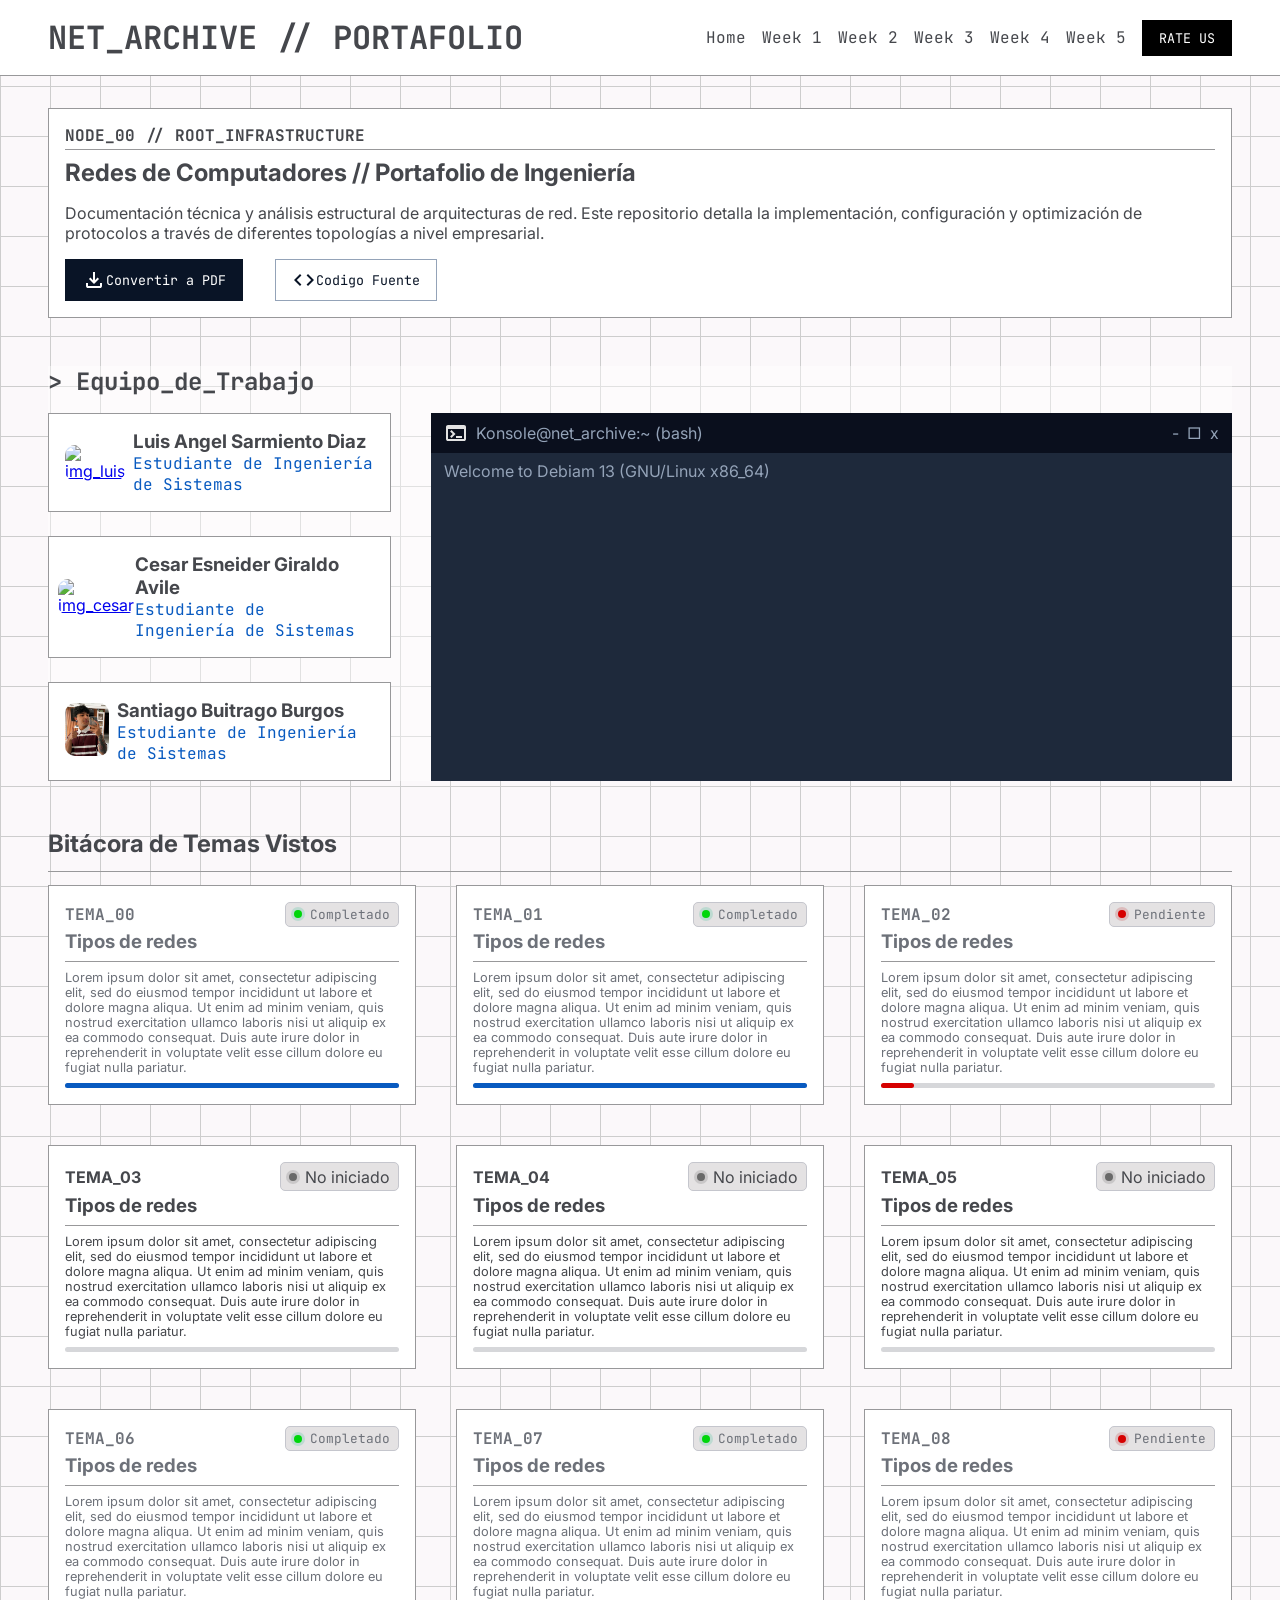
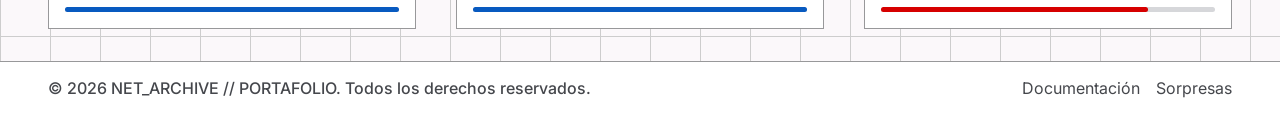
==== index.html @ 481e7fdb "add modal" ====
<!DOCTYPE html>
<html lang="en">
<head>
    <!-- ====================================
         METADATOS Y CONFIGURACIÓN
         ==================================== -->
    <!-- Define la codificación de caracteres y configuración de viewport -->
    <meta charset="UTF-8">
    <meta name="viewport" content="width=device-width, initial-scale=1.0">
    <meta author="Luis Angel Sarmiento Diaz">
    
    <!-- ====================================
         FAVICON E IMPORTACIÓN DE ESTILOS
         ==================================== -->
    <!-- Icono de la pestaña del navegador -->
    <link rel="icon" href="./src/media/img/icon/network.svg" type="image/x-icon">
    
    <!-- Hojas de estilos CSS personalizadas -->
    <link rel="stylesheet" href="./src/styles/General.css">
    <link rel="stylesheet" href="./src/styles/Index.css">
    
    <!-- ====================================
         FUENTES EXTERNAS (Google Fonts)
         ==================================== -->
    <!-- Preconexiones para optimización de carga -->
    <link rel="preconnect" href="https://fonts.googleapis.com">
    <link rel="preconnect" href="https://fonts.gstatic.com" crossorigin>
    
    <!-- Fuentes: JetBrains Mono (monoespaciada) e Inter (sans-serif) -->
    <link href="https://fonts.googleapis.com/css2?family=JetBrains+Mono:ital,wght@0,100..800;1,100..800&display=swap" rel="stylesheet">
    <link href="https://fonts.googleapis.com/css2?family=Inter:ital,opsz,wght@0,14..32,100..900;1,14..32,100..900&family=JetBrains+Mono:ital,wght@0,100..800;1,100..800&display=swap" rel="stylesheet">
    <link href="https://fonts.googleapis.com/css2?family=Geist+Pixel&display=swap" rel="stylesheet">
    
    <!-- Título de la página -->
    <title>NET_ARCHIVE // PORTAFOLIO</title>
</head>
<body>
    <!-- ====================================
         ENCABEZADO / HEADER
         ==================================== -->
    <!-- Navegación principal y título del sitio -->
    <header id="header">
        <h1 id="header-title">NET_ARCHIVE // PORTAFOLIO</h1>
        
        <!-- Barra de navegación con enlaces a las páginas principales -->
        <nav id="title-nav">
            <ul>
                <!-- Enlaces de navegación a cada semana del proyecto -->
                <li><a href="./Index.html">Home</a></li>
                <li><a href="./src/pages/Week1.html">Week 1</a></li>
                <li><a href="./src/pages/Week2.html">Week 2</a></li>
                <li><a href="./src/pages/Week3.html">Week 3</a></li>
                <li><a href="./src/pages/Week4.html">Week 4</a></li>
                <li><a href="./src/pages/Week5.html">Week 5</a></li>
            </ul>
            <!-- Botón de evaluación/calificación -->
            <button id="rate-button">RATE US</button>
        </nav>
    </header>

    <!-- ====================================
         CONTENIDO PRINCIPAL DEL SITIO
         ==================================== -->
    <section id="body-content">
        <!-- Sección de introducción al proyecto -->
        <!-- Contiene título, descripción y botones de acción principal -->
        <div class="home-content-introduction-card">
            <!-- Encabezado de la tarjeta con título del proyecto -->
            <div class="introduction-card-title-container">
                <div>
                    <h4 class="introduction-card-title">NODE_00 // ROOT_INFRASTRUCTURE</h4>
                    <span></span>
                </div>
                
                <hr class="card-dev-line">
            </div>
            
            <!-- Información descriptiva del proyecto y botones de acción -->
            <div class="introduction-card-container-info">
                <!-- Título del proyecto -->
                <h2 class="introduction-card-subtitle">Redes de Computadores // Portafolio de Ingeniería</h2>
                
                <!-- Descripción detallada del contenido del portafolio -->
                <p class="introduction-card-description">
                    Documentación técnica y análisis estructural de arquitecturas de red. Este repositorio detalla la implementación, configuración y optimización de protocolos a través de diferentes topologías a nivel empresarial.
                </p>
                
                <!-- Botones de acción (descargar PDF y ver código fuente) -->
                <div class="introduction-card-buttons-container">
                    <!-- Botón para descargar versión PDF -->
                    <button class="button-pdf">
                        <img src="./src/media/img/icon/download.svg" alt="vector_descarga" class="svg-download">
                        Convertir a PDF
                    </button>
                    
                    <!-- Botón para ver el código fuente -->
                    <button class="button-source">
                        <img src="./src/media/img/icon/code.svg" alt="vector_codigo" class="svg-code">
                        Codigo Fuente
                    </button>
                </div>
            </div>
        </div>
        
        <!-- ====================================
             SECCIÓN DEL EQUIPO DE TRABAJO
             ==================================== -->
        <!-- Contiene perfiles de los desarrolladores del proyecto -->
        <div class="home-content-devs-card">
            <!-- Título de la sección -->
            <div>
                <h2 class="title-section">> Equipo_de_Trabajo</h2>
            </div>

            <!-- Contenedor con tarjetas de información de cada miembro -->
            <div style="display: flex; flex-direction: row; gap:2.5rem">

                <!--Tarjetas de los in tegranteas-->
                <div class="home-content-devs-info">
                    <!-- Tarjeta 1: Luis Angel Sarmiento Diaz -->
                    <div class="card-dev-container">
                        <div class="card-dev-header">
                            <div class="card-dev-img">
                                <a href="https://github.com/yepoxtrop" target="_blank">
                                    <img src="https://github.com/yepoxtrop.png" alt="img_luis" class="dev-img">
                                </a>
                                <div class="car-dev-rate-assignature">
                                    <p>Lorem ipsum dolor sit amet, consectetur adipisicing elit. Aliquid dolorem commodi quasi, architecto animi error, eos suscipit beatae nostrum tempora distinctio earum officia odio! Odit fugit quas sapiente ducimus deleniti!</p>
                                </div>
                            </div>
                            <div class="card-dev-info">
                                <h3 class="dev-name">Luis Angel Sarmiento Diaz</h3>
                                <p class="dev-proffesion">Estudiante de Ingeniería de Sistemas</p>
                            </div>
                        </div>
                    </div>

                    <!-- Tarjeta 2: Cesar Esneider Giraldo Avile -->
                    <div class="card-dev-container">
                        <div class="card-dev-header">
                            <div class="card-dev-img">
                                <a href="https://github.com/C3G4C3S4R" target="_blank" >
                                    <img src="https://github.com/C3G4C3S4R.png" alt="img_cesar" class="dev-img">
                                </a>
                                <div class="car-dev-rate-assignature">
                                    <p>Lorem ipsum dolor sit amet, consectetur adipisicing elit. Aliquid dolorem commodi quasi, architecto animi error, eos suscipit beatae nostrum tempora distinctio earum officia odio! Odit fugit quas sapiente ducimus deleniti!</p>
                                </div>
                            </div>
                            <div class="card-dev-info">
                                <h3 class="dev-name">Cesar Esneider Giraldo Avile</h3>
                                <p class="dev-proffesion">Estudiante de Ingeniería de Sistemas</p>
                            </div>
                        </div>
                    </div>

                    <!-- Tarjeta 3: Santiago Buitrago Burgos -->
                    <div class="card-dev-container">
                        <div class="card-dev-header">
                            <div class="card-dev-img">
                                <a href="https://github.com/SantiagoBurgos05" target="_blank">
                                    <img src="./src/media/img/profile/Santiago.png
                                " alt="img_santiago" class="dev-img">
                                </a>
                                <div class="car-dev-rate-assignature">
                                    <p>Lorem ipsum dolor sit amet, consectetur adipisicing elit. Aliquid dolorem commodi quasi, architecto animi error, eos suscipit beatae nostrum tempora distinctio earum officia odio! Odit fugit quas sapiente ducimus deleniti!</p>
                                </div>
                            </div>
                            <div class="card-dev-info">
                                <h3 class="dev-name">Santiago Buitrago Burgos</h3>
                                <p class="dev-proffesion">Estudiante de Ingeniería de Sistemas</p>
                            </div>
                        </div>
                    </div>
                </div>

                <!--Terminal-->
                <div class="terminal-container">
                    <div class="terminal-header">
                        <div class="terminal-header-icon">
                            <img src="./src/media/img/icon/terminal.svg" alt="">
                            <span>Konsole@net_archive:~ (bash)</span>
                        </div>
                        <div class="terminal-header-icon">
                            <span>-</span>
                            <span>□</span>
                            <span>x</span>
                        </div>
                    </div>
                    <div class="terminal-body">
                        <!--Inicio de login Luis-->
                        <div class="terminal-body-section1"></div>

                        <div class="terminal-body-luis"></div>

                        <!--Cambio de login cesar-->
                        <div class="terminal-body-cesar"></div>
                        <!--Cambio de login Santiago-->
                        <div class="terminal-body-santiago"></div>
                        <!--Salida-->
                        <div></div>
                    </div>
                </div>

                <!--Consola-->
            </div>
        </div>
        
        <!-- ====================================
             SECCIÓN DE TEMAS / HABILIDADES
             ==================================== -->
        <!-- Bitácora de contenidos abordados en el curso -->
        <!-- Las tarjetas se generan dinámicamente desde JavaScript -->
        <div class="issues-container">
            <!-- Título de la sección -->
            <div>
                <h2 class="issues-title">Bitácora de Temas Vistos</h2>
            </div>
            <hr class="card-dev-line">
            
            <!-- Contenedor donde se insertan las tarjetas de habilidades/temas -->
            <!-- Este div se llena dinámicamente con JavaScript (skills-list.js) -->
            <div id="skills-container">
            </div>
            
        </div>
        
    </section>
    
    <!-- ====================================
         PIE DE PÁGINA / FOOTER
         ==================================== -->
    <!-- Información de derechos y enlaces adicionales -->
    <footer>
        <!-- Texto de derechos de autor -->
        <span class="copy-footer">&copy; 2026 NET_ARCHIVE // PORTAFOLIO. Todos los derechos reservados.</span>
        
        <!-- Enlaces adicionales -->
        <ul>
            <!-- Enlace al repositorio de documentación en GitHub -->
            <li><a href="https://github.com/yepoxtrop/Portafolio-Redes-Corte-I" style="text-decoration:none">Documentación</a></li>
            <!-- Enlace de sorpresas (easter egg) -->
            <li><a href="#" style="text-decoration:none">Sorpresas</a></li>
        </ul>     
    </footer>

    <dialog id="rate-form">
        
        <div class="rate-form-part1">
            <h4 class="rate-form-title">RATE OUR PROJECT</h4>
            <div>
                <svg class="star-svg" id="star-svg1" xmlns="http://www.w3.org/2000/svg" height="24px" viewBox="0 -960 960 960" width="24px" fill="#091426"><path d="m305-704 112-145q12-16 28.5-23.5T480-880q18 0 34.5 7.5T543-849l112 145 170 57q26 8 41 29.5t15 47.5q0 12-3.5 24T866-523L756-367l4 164q1 35-23 59t-56 24q-2 0-22-3l-179-50-179 50q-5 2-11 2.5t-11 .5q-32 0-56-24t-23-59l4-165L95-523q-8-11-11.5-23T80-570q0-25 14.5-46.5T135-647l170-57Zm49 69-194 64 124 179-4 191 200-55 200 56-4-192 124-177-194-66-126-165-126 165Zm126 135Z"/></svg>
                <svg class="star-svg" id="star-svg2" xmlns="http://www.w3.org/2000/svg" height="24px" viewBox="0 -960 960 960" width="24px" fill="#091426"><path d="m305-704 112-145q12-16 28.5-23.5T480-880q18 0 34.5 7.5T543-849l112 145 170 57q26 8 41 29.5t15 47.5q0 12-3.5 24T866-523L756-367l4 164q1 35-23 59t-56 24q-2 0-22-3l-179-50-179 50q-5 2-11 2.5t-11 .5q-32 0-56-24t-23-59l4-165L95-523q-8-11-11.5-23T80-570q0-25 14.5-46.5T135-647l170-57Zm49 69-194 64 124 179-4 191 200-55 200 56-4-192 124-177-194-66-126-165-126 165Zm126 135Z"/></svg>
                <svg class="star-svg" id="star-svg3" xmlns="http://www.w3.org/2000/svg" height="24px" viewBox="0 -960 960 960" width="24px" fill="#091426"><path d="m305-704 112-145q12-16 28.5-23.5T480-880q18 0 34.5 7.5T543-849l112 145 170 57q26 8 41 29.5t15 47.5q0 12-3.5 24T866-523L756-367l4 164q1 35-23 59t-56 24q-2 0-22-3l-179-50-179 50q-5 2-11 2.5t-11 .5q-32 0-56-24t-23-59l4-165L95-523q-8-11-11.5-23T80-570q0-25 14.5-46.5T135-647l170-57Zm49 69-194 64 124 179-4 191 200-55 200 56-4-192 124-177-194-66-126-165-126 165Zm126 135Z"/></svg>
                <svg class="star-svg" id="star-svg4" xmlns="http://www.w3.org/2000/svg" height="24px" viewBox="0 -960 960 960" width="24px" fill="#091426"><path d="m305-704 112-145q12-16 28.5-23.5T480-880q18 0 34.5 7.5T543-849l112 145 170 57q26 8 41 29.5t15 47.5q0 12-3.5 24T866-523L756-367l4 164q1 35-23 59t-56 24q-2 0-22-3l-179-50-179 50q-5 2-11 2.5t-11 .5q-32 0-56-24t-23-59l4-165L95-523q-8-11-11.5-23T80-570q0-25 14.5-46.5T135-647l170-57Zm49 69-194 64 124 179-4 191 200-55 200 56-4-192 124-177-194-66-126-165-126 165Zm126 135Z"/></svg>
                <svg class="star-svg" id="star-svg5" xmlns="http://www.w3.org/2000/svg" height="24px" viewBox="0 -960 960 960" width="24px" fill="#091426"><path d="m305-704 112-145q12-16 28.5-23.5T480-880q18 0 34.5 7.5T543-849l112 145 170 57q26 8 41 29.5t15 47.5q0 12-3.5 24T866-523L756-367l4 164q1 35-23 59t-56 24q-2 0-22-3l-179-50-179 50q-5 2-11 2.5t-11 .5q-32 0-56-24t-23-59l4-165L95-523q-8-11-11.5-23T80-570q0-25 14.5-46.5T135-647l170-57Zm49 69-194 64 124 179-4 191 200-55 200 56-4-192 124-177-194-66-126-165-126 165Zm126 135Z"/></svg>
            </div>
            
            <button id="send-rate-form"> SEND </button>
        </div>
        
    </dialog>

    <!-- ====================================
         SCRIPTS / ARCHIVOS JAVASCRIPT
         ==================================== -->
    <!-- Script principal: carga dinámicamente las tarjetas de habilidades -->
    <script type="module" src="./src/scripts/index/skills-list.js"></script>
    
    <!-- Script de eventos: maneja interacciones del usuario -->
    <script src="./src/scripts/index/events.js"></script>
    <script src="./src/scripts/index/konsole.js"></script>
</body>
</html>
---- src/styles/General.css ----
/* ====================================
   VARIABLES Y CONFIGURACIÓN GLOBAL
   ==================================== */

:root {
    /* ====================================
       PALETA DE COLORES PRIMARIOS
       ==================================== */
    --color-primary: #091426;
    --color-secondary: #085AC0;
    --color-tertiary: #000000;
    
    /* ====================================
       COLORES DE TEXTO
       ==================================== */
    --color-text-dark: #45474C;
    --color-text-darker: #34363b;
    --color-text-light: #6d7179;
    --color-text-white: #ffffff;
    
    /* ====================================
       COLORES DE FONDO
       ==================================== */
    --color-bg-light: #ffffff;
    --color-bg-page: #FBF8FA;
    --color-bg-card: rgba(255, 255, 255, 0.4);
    
    /* ====================================
       COLORES DE BORDES Y LÍNEAS
       ==================================== */
    --color-border: #98989a;
    --color-border-grid: #cdcdcd;
    
    /* ====================================
       COLORES DE ESTADO
       ==================================== */
    --color-success: #00d60b;
    --color-success-shadow: rgba(16, 185, 129, 0.18);
    --color-error: #d60000;
    --color-error-shadow: rgba(185, 16, 16, 0.18);
    --color-warning: #696969;
    --color-warning-shadow: rgba(78, 78, 78, 0.18);
    
    /* ====================================
       COLORES ADICIONALES
       ==================================== */
    --color-badge-bg: #E4E2E3;
    --color-badge-border: #C5C6CD;
    --color-progress-bg: #d6d7da;
    --color-btn-border-alt: #94A3B8;
    
    /* ====================================
       TIPOGRAFÍAS (FAMILIAS DE FUENTES)
       ==================================== */
    --font-mono: "JetBrains Mono", monospace;
    --font-sans: "Inter", sans-serif;
    
    /* ====================================
       PESOS DE FUENTE
       ==================================== */
    --font-weight-normal: 400;
    --font-weight-bold: 500;
    --font-weight-extra-bold: 700;
    
    /* ====================================
       TAMAÑOS DE FUENTE (Escala)
       ==================================== */
    --font-size-xs: 0.75rem;
    --font-size-sm: 0.875rem;
    --font-size-base: 1rem;
    --font-size-lg: 1.125rem;
    --font-size-xl: 1.25rem;
    --font-size-2xl: 1.5rem;
    --font-size-3xl: 2rem;
    
    /* ====================================
       ESPACIADO (Padding/Margin)
       ==================================== */
    --spacing-xs: 0.25rem;
    --spacing-sm: 0.5rem;
    --spacing-md: 1rem;
    --spacing-lg: 1.5rem;
    --spacing-xl: 2rem;
    --spacing-2xl: 3rem;
    
    /* ====================================
       BORDES Y RADIOS
       ==================================== */
    --radius-sm: 5px;
    --radius-md: 10px;
    --radius-lg: 15px;
}

/* ====================================
   RESET Y ESTILOS BASE
   ==================================== */

/**
 * Reset global: elimina márgenes y paddings predeterminados
 * Establece box-sizing para todos los elementos
 */
* {
    padding: 0;
    box-sizing: border-box;
    margin: 0;
}

/**
 * Asegura que html y body ocupen al menos la altura de la ventana
 */
html, body {
    min-height: 100%;
}

/**
 * Estilos base del body
 * - Layout flex para footer sticky
 * - Color de fondo neutro
 * - Altura mínima de viewport
 */
body {
    width: 100%;
    min-height: 100vh;
    display: flex;
    flex-direction: column;
    background-color: var(--color-bg-page);
    font-family: var(--font-sans);
    color: var(--color-text-dark);
}

/* ====================================
   ENCABEZADO (HEADER)
   ==================================== */

/**
 * Encabezado principal
 * - Posicionamiento sticky para mantenerse visible al scroll
 * - Layout flex horizontal
 * - Borde inferior para separación visual
 */
header {
    width: 100%;
    height: auto;
    display: flex;
    justify-content: space-between;
    flex-direction: row;
    align-items: center;
    padding: var(--spacing-md) var(--spacing-2xl);
    background-color: var(--color-bg-light);
    font-family: var(--font-mono);
    border-bottom: 1px solid var(--color-border);
    position: sticky;
    top: 0;
    z-index: 10;
}

/**
 * Título principal del header
 * - Familia de fuente monoespaciada
 * - Peso bold para destacar
 */
header h1 {
    font-family: var(--font-mono);
    font-optical-sizing: auto;
    font-weight: var(--font-weight-extra-bold);
    font-style: normal;
}

/**
 * Barra de navegación
 * - Layout flex para alinear elementos horizontalmente
 * - Espacio entre nav y botón
 */
header nav {
    display: flex;
    justify-content: space-between;
    flex-direction: row;
    align-items: center;
    gap: var(--spacing-md);
}

/**
 * Lista de enlaces de navegación
 * - Sin estilos de lista (bullets removidos)
 * - Elementos espaciados uniformemente
 */
header nav ul {
    display: flex;
    justify-content: space-between;
    flex-direction: row;
    align-items: center;
    gap: var(--spacing-md);
    list-style: none;
}

/**
 * Enlaces de navegación
 * - Color de texto oscuro
 * - Sin decoración de subrayado
 */
header nav ul li a {
    text-decoration: none;
    color: var(--color-text-dark);
    font-family: var(--font-mono);
    transition: color 0.3s ease;
}

/**
 * Botón RATE US
 * - Fondo oscuro con texto blanco
 * - Borde y padding para claridad
 * - Cursor pointer para interactividad
 */
header nav button {
    padding: var(--spacing-sm) var(--spacing-md);
    font-family: var(--font-mono);
    border: 1px solid var(--color-tertiary);
    background-color: var(--color-tertiary);
    color: var(--color-text-white);
    cursor: pointer;
    transition: all 0.3s ease;
}

/**
 * Hover del botón
 */
header nav button:hover {
    opacity: 0.8;
}

/* ====================================
   CONTENIDO PRINCIPAL (BODY-CONTENT)
   ==================================== */

/**
 * Contenedor principal del contenido
 * - Patrón de grid de fondo para efecto visual
 * - Flex column para apilar secciones verticalmente
 * - Espaciado y padding generoso
 */
#body-content {
    /* Patrón de grid visual de fondo */
    background-image: 
        linear-gradient(90deg, var(--color-border-grid) 1px, transparent 1px),   
        linear-gradient(180deg, var(--color-border-grid) 1px, transparent 1px);  
    background-size: 50px 50px; 
    background-position: 0 0, 10px 10px;   
    background-color: var(--color-bg-page);

    width: 100%;
    min-height: 100vh;
    display: flex;
    flex-direction: column;
    padding: var(--spacing-xl) var(--spacing-2xl);
    gap: var(--spacing-2xl);
    flex: 1;
}

/* ====================================
   PIE DE PÁGINA (FOOTER)
   ==================================== */

/**
 * Footer principal
 * - Layout flex para distribuir contenido
 * - Fondo blanco para contraste
 * - Posicionado al final del flujo
 */
footer {
    width: 100%;
    background-color: var(--color-bg-light);
    font-family: var(--font-sans);
    display: flex;
    flex-direction: row;
    justify-content: space-between;
    align-items: center;
    padding: var(--spacing-md) var(--spacing-2xl);
    border-top: 1px solid var(--color-border);
}

/**
 * Texto de derechos de autor
 * - Peso bold para énfasis
 */
.copy-footer {
    font-weight: var(--font-weight-bold);
    color: var(--color-text-dark);
}

/**
 * Enlaces del footer
 * - Sin decoración de subrayado
 * - Color de texto estándar
 */
footer ul {
    display: flex;
    gap: var(--spacing-md);
    list-style: none;
}

footer ul li {
    list-style: none;
    color: var(--color-text-dark);
}

footer ul li a {
    color: var(--color-text-dark);
    text-decoration: none;
    font-family: var(--font-sans);
    transition: color 0.3s ease;
}

/**
 * Hover en enlaces del footer
 */
footer ul li a:hover, header ul li a:hover {
    color: var(--color-secondary);
}
---- src/styles/Index.css ----
/* ====================================
   ESTILOS ESPECÍFICOS DE PÁGINA INDEX
   ==================================== */

/* ====================================
   CONTENEDOR PRINCIPAL
   ==================================== */

/**
 * Body-content override
 * - Establece espaciado adicional entre secciones
 */
#body-content {
    gap: var(--spacing-2xl);
}

/**
 * Línea de efecto 3D
 * - Crea efecto visual de transformación
 */
.inter-line {
    transform: rotateX(30deg);
    position: relative;
}

/* ====================================
   TARJETA DE INTRODUCCIÓN
   ==================================== */

/**
 * Tarjeta principal de bienvenida
 * - Contiene título y descripción del proyecto
 * - Borders y padding para separación visual
 */
.home-content-introduction-card {
    padding: 1rem;
    border: 1px solid var(--color-border);
    background-color: var(--color-bg-light);
    width: 100%;
    display: flex;
    flex-direction: column;
    gap: 0.5rem;
}

.introduction-card-title-container {
    gap: 0.2rem;
    display: flex;
    flex-direction: column;
}

/* ====================================
   ICONOS DE ESTADO
   ==================================== */

/**
 * Iconos circulares con sombra de estado
 * - Verde para completado
 * - Rojo para error/pendiente
 * - Gris para no iniciado
 */
.icon-status-true {
    width: 8px;
    height: 8px;
    border-radius: 10px;
    background-color: var(--color-success);
    box-shadow: 0 0 0 3px var(--color-success-shadow);
}

.icon-status-false {
    width: 8px;
    height: 8px;
    border-radius: 10px;
    background-color: var(--color-error);
    box-shadow: 0 0 0 3px var(--color-error-shadow);
}

.icon-status-null {
    width: 8px;
    height: 8px;
    border-radius: 10px;
    background-color: var(--color-warning);
    box-shadow: 0 0 0 3px var(--color-warning-shadow);
}

/* ====================================
   TARJETA: TEXTO E INFORMACIÓN
   ==================================== */

.introduction-card-title {
    font-family: var(--font-mono);
    color: var(--color-text-dark);
}

.introduction-card-container-info {
    width: 100%;
    display: flex;
    flex-direction: column;
    justify-content: center;
    gap: 1rem;
}

.introduction-card-subtitle {
    font-family: var(--font-sans);
    font-weight: bold;
}

.introduction-card-description {
    font-family: var(--font-sans);
    color: var(--color-text-dark);
}

/* ====================================
   BOTONES DE ACCIÓN
   ==================================== */

/**
 * Contenedor de botones
 * - Layout horizontal con espacio entre botones
 */
.introduction-card-buttons-container {
    width: 100%;
    display: flex;
    flex-direction: row;
    gap: 2rem;
}

/**
 * Botón PDF
 * - Fondo oscuro con texto claro
 * - Cursor pointer para indicar interactividad
 */
.button-pdf {
    display: flex;
    flex-direction: row;
    justify-content: center;
    align-items: center;
    padding: 0.5rem 1rem;
    border: solid 1px var(--color-primary);
    background-color: var(--color-primary);
    color: var(--color-text-white);
    font-family: var(--font-mono);
}

/**
 * Icono de descarga
 * - Hereda color de su contenedor
 */
.svg-download {
    color: var(--color-text-white);
}

/**
 * Botón de código fuente
 * - Fondo claro con borde gris
 * - Texto oscuro para contraste
 */
.button-source {
    display: flex;
    flex-direction: row;
    justify-content: center;
    align-items: center;
    padding: 0.5rem 1rem;
    border: solid 1px var(--color-btn-border-alt);
    background-color: var(--color-bg-light);
    color: var(--color-primary);
    font-family: var(--font-mono);
}



/* *//* ====================================
   SECCIÓN DE EQUIPO DE DESARROLLADORES
   ==================================== */

/**
 * Tarjeta contenedora del equipo
 * - Fondo semi-transparente
 * - Agrupa todas las tarjetas de desarrolladores
 */
.home-content-devs-card {
    width: 100%;
    display: flex;
    flex-direction: column;
    gap: 1rem;
    background-color: var(--color-bg-card);
}

/**
 * Título de sección
 * - Tipografía monoespaciada para contraste
 */
.title-section {
    font-family: var(--font-mono);
    color: var(--color-text-dark);
}

/**
 * Grid de tarjetas de desarrolladores
 * - 3 columnas de igual tamaño
 * - Espacio generoso entre elementos
 */
.home-content-devs-info {
    width: 30%;
    display: flex;
    flex-direction: column;
    gap: 1.5rem;
}

/**
 * Tarjeta individual de desarrollador
 * - Contenedor flex con centrado
 * - Bordes y padding para definición
 */
.card-dev-container {
    width: 100%;
    display: flex;
    flex-direction: column;
    justify-content: center;
    align-items: center;
    background-color: var(--color-bg-light);
    border: 1px var(--color-border) solid;
    padding: 1rem;
}

/**
 * Encabezado de tarjeta de desarrollador
 * - Contiene imagen y nombre
 * - Centrado verticalmente
 */
.card-dev-header {
    width: 100%;
    display: flex;
    align-items: center;
    flex-direction: row;
    gap: 0.5rem;
}

/**
 * Contenedor de imagen de desarrollador
 * - Foto circulada con border-radius
 */
.card-dev-img {
    width: 20%;
    display: flex;
    justify-content: center;
    align-items: center;
    flex-direction: column;
}

/**
 * Imagen del desarrollador
 * - Ocupa todo el ancho disponible
 * - Bordes redondeados
 */
.dev-img {
    width: 100%;
    border-radius: var(--radius-md);
}

/**
 * Contenedor de información de desarrollador
 * - Nombre y profesión centrados
 */
.card-dev-info {
    display: flex;
    justify-content: center;
    flex-direction: column;
}

/**
 * Nombre del desarrollador
 * - Tipografía sans-serif en negrita
 */
.dev-name {
    font-family: var(--font-sans);
    font-weight: bold;
}

/**
 * Profesión/Rol del desarrollador
 * - Tipografía monoespaciada
 * - Color secundario para diferenciación
 */
.dev-proffesion {
    font-family: var(--font-mono);
    color: var(--color-secondary);
}

/**
 * Calificación de asignatura (oculta)
 * - Display none: elemento no se muestra
 */
.car-dev-rate-assignature {
    display: none;
}
.card-dev-line {
    border: none;
    box-sizing: border-box;
    height: 1px;
    width: 100%;
    background: var(--color-border);
}

/*terminal*/
.terminal-container{
    display: flex;
    width: 70%;
    background-color: #1E293B; 
    flex-direction: column;
}

.terminal-container span{
    color: #94A3B8;
}

.terminal-header{
    width: 100%;
    display: flex;
    justify-content: space-between;
    align-items: center;
    background-color: #0A0F1D;
    padding: 0.5rem 0.8rem;
}

.terminal-body{
    width: 100%;
    display: flex;
    flex-direction: column;
    justify-content: space-between;
    align-items: center;
    padding: 0.5rem 0.8rem;
}

.terminal-header-icon{
    display: flex;
    justify-content: center;
    align-items: center;
    gap: 0.5rem;
}

.terminal-body-section1{
    display: flex;
    flex-direction: column;
    width: 100%;
}

/* */
/* ====================================
   SECCIÓN DE PROBLEMAS / ISSUES
   ==================================== */

/**
 * Contenedor de bitácora de temas
 * - Agrupa título y tarjetas de habilidades
 * - Espaciado flexible
 */
.issues-container {
    width: 100%;
    display: flex;
    flex-direction: column;
    gap: 0.8rem;
}

/**
 * Título de la sección de problemas
 * - Tipografía sans-serif
 */
.issues-title {
    font-family: var(--font-sans);
}

/* ====================================
   TARJETAS DE HABILIDADES / SKILLS
   ==================================== */

/**
 * Contenedor grid de tarjetas
 * - 3 columnas de igual tamaño
 * - Gap de 2.5rem entre elementos
 */
#skills-container {
    width: 100%;
    display: grid;
    grid-template-columns: 1fr 1fr 1fr;
    gap: 2.5rem;
}

/**
 * Tarjeta individual de habilidad
 * - Bordes y padding para definición
 * - Fondo blanco para contraste
 */
.skill-card {
    width: 100%;
    background-color: var(--color-bg-light);
    border: 1px solid var(--color-border);
    padding: 1rem;
    display: flex;
    flex-direction: column;
    gap: 0.5rem;
}

/**
 * Sub-contenedor de tarjeta
 * - Agrupa título y contenido superior
 */
.skill-card-sub {
    width: 100%;
    background-color: var(--color-bg-light);
    display: flex;
    flex-direction: column;
    gap: 0.2rem;
}

/**
 * Encabezado de tarjeta de habilidad
 * - Layout horizontal: número y estado
 * - Distribuye elementos en los extremos
 */
.skill-card-header {
    width: 100%;
    display: flex;
    justify-content: space-between;
    align-items: center;
}

/**
 * Contenedor de estado de habilidad
 * - Badge con fondo y borde
 * - Icono + texto de estado
 */
#skill-card-status-container {
    display: flex;
    flex-direction: row;
    justify-content: space-between;
    align-items: center;
    gap: 0.5rem;
    padding: 0.2rem 0.5rem;
    border: 1px solid var(--color-badge-border);
    background-color: var(--color-badge-bg);
    border-radius: var(--radius-sm);
}

/**
 * Número de tema/habilidad
 * - Tipografía monoespaciada
 * - Tamaño base (1rem)
 * - Cambio de color según estado
 */
.skill-card-number {
    font-family: var(--font-mono);
    font-size: 1rem;
    color: var(--color-text-dark);
}

.skill-card-number[data-status] {
    color: var(--color-text-darker);
}

.skill-card-number:not([data-status]) {
    color: var(--color-text-light);
}

/**
 * Texto de estado de habilidad
 * - Tamaño reducido (0.8rem)
 * - Tipografía monoespaciada
 */
.skill-card-status {
    font-family: var(--font-mono);
    font-size: 0.8rem;
    color: var(--color-text-dark);
}

.skill-card-status:not([data-status]) {
    color: var(--color-text-light);
}

/**
 * Título/Nombre de la habilidad
 * - Tipografía sans-serif
 * - Color dinámico según estado
 */
.skill-card-title {
    font-family: var(--font-sans);
    color: var(--color-text-dark);
}

.skill-card-title[data-status] {
    color: var(--color-text-darker);
}

.skill-card-title:not([data-status]) {
    color: var(--color-text-light);
}

/**
 * Contenedor de descripción
 * - Agrupa texto y barras de progreso
 */
.skill-card-description {
    display: flex;
    flex-direction: column;
    gap: 0.5rem;
}

/**
 * Párrafo de descripción
 * - Tamaño pequeño (0.8rem)
 * - Color dinámico según estado
 */
.skill-card-paragraph {
    font-family: var(--font-sans);
    font-size: 0.8rem;
    color: var(--color-text-dark);
}

.skill-card-paragraph:not([data-status]) {
    color: var(--color-text-light);
}

/* ====================================
   BARRAS DE PROGRESO
   ==================================== */

/**
 * Contenedor de líneas/barras de progreso
 * - Posicionamiento relativo para elementos absolutos
 * - Altura fija de 5px
 */
.skill-card-lines-container {
    position: relative;
    width: 100%;
    height: 5px;
}

/**
 * Barra de progreso base (fondo)
 * - Ancho completo del contenedor
 * - Color gris claro predeterminado
 */
.skill-card-line-base {
    display: flex;
    width: 100%;
    height: 5px;
    background-color: var(--color-progress-bg);
    border-radius: var(--radius-md);
}

/**
 * Barra de progreso completada
 * - Color azul secundario
 * - Ancho variable según porcentaje
 * - Cursor pointer para interactividad
 */
.skill-card-line-true {
    height: 5px;
    background-color: var(--color-secondary);
    border-radius: var(--radius-md);
    position: absolute;
    cursor: pointer;
    top: 0;
}

/**
 * Barra de progreso con error
 * - Color rojo de error
 * - Ancho variable según porcentaje
 * - Cursor pointer para interactividad
 */
.skill-card-line-false {
    height: 5px;
    background-color: var(--color-error);
    border-radius: var(--radius-md);
    position: absolute;
    cursor: pointer;
    top: 0;
}

/**
 * Barra de progreso no iniciada
 * - Mismo color que la base
 * - Indica estado neutral/sin progreso
 */
.skill-card-line-null {
    height: 5px;
    background-color: var(--color-progress-bg);
    border-radius: var(--radius-md);
    position: absolute;
    top: 0;
}

.skill-card-null-paragraph{
    font-size: 0.8rem;
}

dialog.active-modal{
    align-self: center;
    justify-self: center;
    border-radius: 10px;
    padding: 1rem 3rem;
    gap: 0.5rem;
}

dialog.active-modal::backdrop {
    background-color: rgba(0, 0, 0, 0.205);
    backdrop-filter: blur(5px);
}

dialog.active-modal .rate-form-part1{
    display: flex;
    flex-direction: column;
    justify-content: center;
    align-items: center;
    gap: 0.5rem;
}

.rate-form-title{
    font-family: var(--font-sans);
    font-size: 2rem;
    font-weight: bold;
}

#send-rate-form{
    padding: 0.5rem 2rem;
    font-family: var(--font-mono);
    font-size: 1rem;
}

/*=================================
    ANIMACIONES
=================================*/


/*=================================
    RESPONSIVE
=================================*/
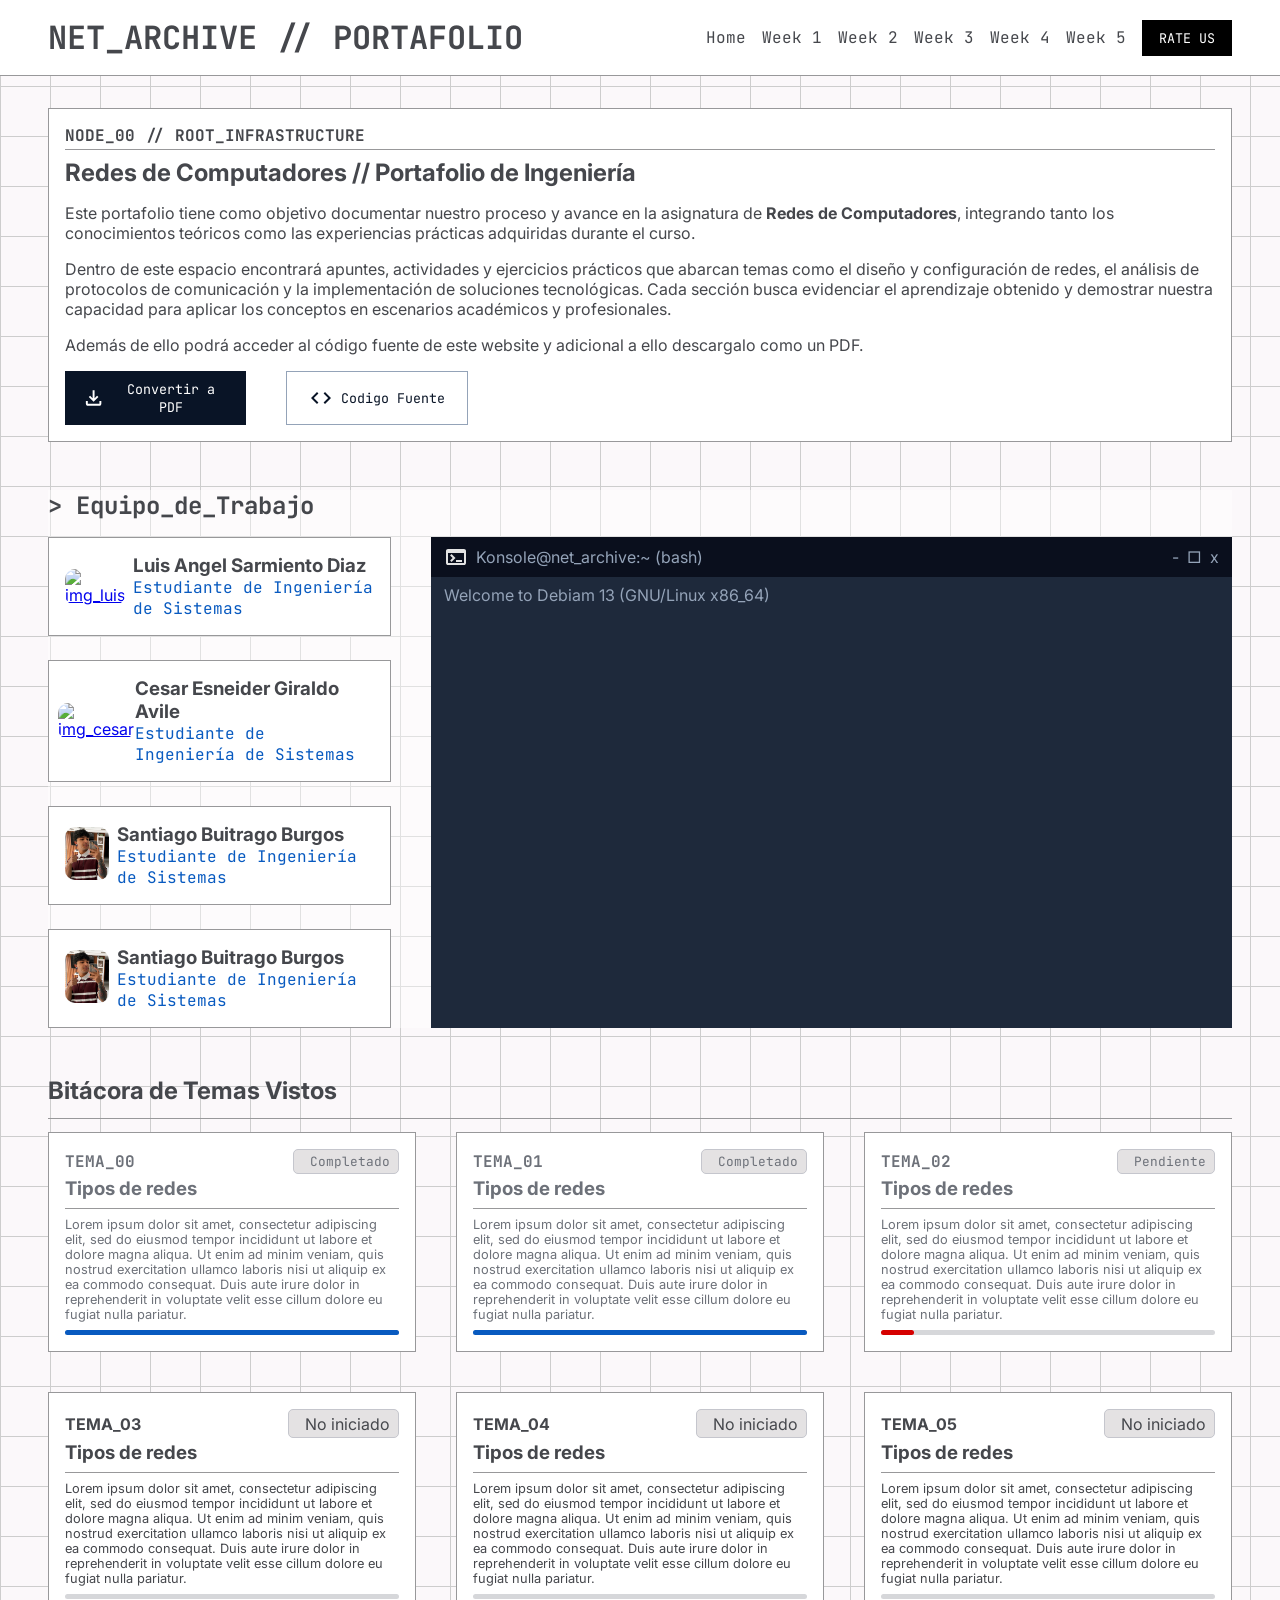
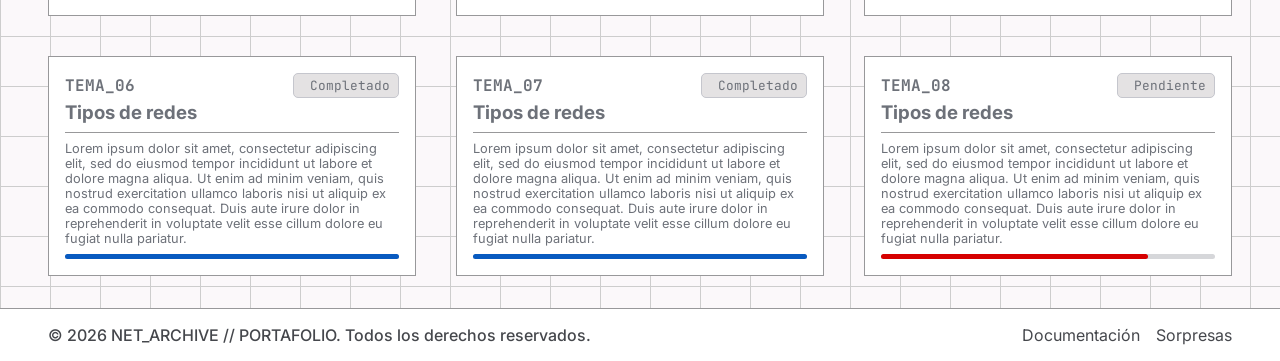
==== commit 8f449164: "add design console" ====
--- a/index.html
+++ b/index.html
@@ -82,20 +82,27 @@
                 
                 <!-- Descripción detallada del contenido del portafolio -->
                 <p class="introduction-card-description">
-                    Documentación técnica y análisis estructural de arquitecturas de red. Este repositorio detalla la implementación, configuración y optimización de protocolos a través de diferentes topologías a nivel empresarial.
+                    Este portafolio tiene como objetivo documentar nuestro proceso y avance en la asignatura de <strong>Redes de Computadores</strong>, integrando tanto los conocimientos teóricos como las experiencias prácticas adquiridas durante el curso.
                 </p>
+                <p class="introduction-card-description">
+                    Dentro de este espacio encontrará apuntes, actividades y ejercicios prácticos que abarcan temas como el diseño y configuración de redes, el análisis de protocolos de comunicación y la implementación de soluciones tecnológicas. Cada sección busca evidenciar el aprendizaje obtenido y demostrar nuestra capacidad para aplicar los conceptos en escenarios académicos y profesionales.
+                </p>
+                <p class="introduction-card-description">
+                    Además de ello podrá acceder al código fuente de este website y adicional a ello descargalo como un PDF.
+                </p>
+                
                 
                 <!-- Botones de acción (descargar PDF y ver código fuente) -->
                 <div class="introduction-card-buttons-container">
                     <!-- Botón para descargar versión PDF -->
                     <button class="button-pdf">
-                        <img src="./src/media/img/icon/download.svg" alt="vector_descarga" class="svg-download">
+                        <svg class="svg-download" xmlns="http://www.w3.org/2000/svg" height="24px" viewBox="0 -960 960 960" width="24px" fill="#e3e3e3"><path d="M480-320 280-520l56-58 104 104v-326h80v326l104-104 56 58-200 200ZM240-160q-33 0-56.5-23.5T160-240v-120h80v120h480v-120h80v120q0 33-23.5 56.5T720-160H240Z"/></svg>
                         Convertir a PDF
                     </button>
                     
                     <!-- Botón para ver el código fuente -->
                     <button class="button-source">
-                        <img src="./src/media/img/icon/code.svg" alt="vector_codigo" class="svg-code">
+                        <svg class="svg-code"  xmlns="http://www.w3.org/2000/svg" height="24px" viewBox="0 -960 960 960" width="24px" fill="#e3e3e3"><path d="M320-240 80-480l240-240 57 57-184 184 183 183-56 56Zm320 0-57-57 184-184-183-183 56-56 240 240-240 240Z"/></svg>
                         Codigo Fuente
                     </button>
                 </div>
@@ -108,8 +115,9 @@
         <!-- Contiene perfiles de los desarrolladores del proyecto -->
         <div class="home-content-devs-card">
             <!-- Título de la sección -->
-            <div>
+            <div style="display: flex; flex-direction:row; gap:2rem">
                 <h2 class="title-section">> Equipo_de_Trabajo</h2>
+                <h2 class="title-section2">#Los Mejores</h2>
             </div>
 
             <!-- Contenedor con tarjetas de información de cada miembro -->
@@ -171,6 +179,25 @@
                             </div>
                         </div>
                     </div>
+
+                    <!-- Tarjeta 3: Santiago Buitrago Burgos -->
+                    <div class="card-dev-container">
+                        <div class="card-dev-header">
+                            <div class="card-dev-img">
+                                <a href="https://github.com/SantiagoBurgos05" target="_blank">
+                                    <img src="./src/media/img/profile/Santiago.png
+                                " alt="img_santiago" class="dev-img">
+                                </a>
+                                <div class="car-dev-rate-assignature">
+                                    <p>Lorem ipsum dolor sit amet, consectetur adipisicing elit. Aliquid dolorem commodi quasi, architecto animi error, eos suscipit beatae nostrum tempora distinctio earum officia odio! Odit fugit quas sapiente ducimus deleniti!</p>
+                                </div>
+                            </div>
+                            <div class="card-dev-info">
+                                <h3 class="dev-name">Santiago Buitrago Burgos</h3>
+                                <p class="dev-proffesion">Estudiante de Ingeniería de Sistemas</p>
+                            </div>
+                        </div>
+                    </div>
                 </div>
 
                 <!--Terminal-->
@@ -237,9 +264,9 @@
         <!-- Enlaces adicionales -->
         <ul>
             <!-- Enlace al repositorio de documentación en GitHub -->
-            <li><a href="https://github.com/yepoxtrop/Portafolio-Redes-Corte-I" style="text-decoration:none">Documentación</a></li>
+            <li><a href="https://github.com/yepoxtrop/Portafolio-Redes-Corte-I" target="_blank" style="text-decoration:none">Documentación</a></li>
             <!-- Enlace de sorpresas (easter egg) -->
-            <li><a href="#" style="text-decoration:none">Sorpresas</a></li>
+            <li><a href="https://www.youtube.com/watch?v=lLSu0UHNZhU&pp=ygUVbWFwYWNoZSBjb21pZW5kbyB1dmFz" target="_blank" style="text-decoration:none">Sorpresas</a></li>
         </ul>     
     </footer>
 
@@ -248,14 +275,17 @@
         <div class="rate-form-part1">
             <h4 class="rate-form-title">RATE OUR PROJECT</h4>
             <div>
-                <svg class="star-svg" id="star-svg1" xmlns="http://www.w3.org/2000/svg" height="24px" viewBox="0 -960 960 960" width="24px" fill="#091426"><path d="m305-704 112-145q12-16 28.5-23.5T480-880q18 0 34.5 7.5T543-849l112 145 170 57q26 8 41 29.5t15 47.5q0 12-3.5 24T866-523L756-367l4 164q1 35-23 59t-56 24q-2 0-22-3l-179-50-179 50q-5 2-11 2.5t-11 .5q-32 0-56-24t-23-59l4-165L95-523q-8-11-11.5-23T80-570q0-25 14.5-46.5T135-647l170-57Zm49 69-194 64 124 179-4 191 200-55 200 56-4-192 124-177-194-66-126-165-126 165Zm126 135Z"/></svg>
-                <svg class="star-svg" id="star-svg2" xmlns="http://www.w3.org/2000/svg" height="24px" viewBox="0 -960 960 960" width="24px" fill="#091426"><path d="m305-704 112-145q12-16 28.5-23.5T480-880q18 0 34.5 7.5T543-849l112 145 170 57q26 8 41 29.5t15 47.5q0 12-3.5 24T866-523L756-367l4 164q1 35-23 59t-56 24q-2 0-22-3l-179-50-179 50q-5 2-11 2.5t-11 .5q-32 0-56-24t-23-59l4-165L95-523q-8-11-11.5-23T80-570q0-25 14.5-46.5T135-647l170-57Zm49 69-194 64 124 179-4 191 200-55 200 56-4-192 124-177-194-66-126-165-126 165Zm126 135Z"/></svg>
-                <svg class="star-svg" id="star-svg3" xmlns="http://www.w3.org/2000/svg" height="24px" viewBox="0 -960 960 960" width="24px" fill="#091426"><path d="m305-704 112-145q12-16 28.5-23.5T480-880q18 0 34.5 7.5T543-849l112 145 170 57q26 8 41 29.5t15 47.5q0 12-3.5 24T866-523L756-367l4 164q1 35-23 59t-56 24q-2 0-22-3l-179-50-179 50q-5 2-11 2.5t-11 .5q-32 0-56-24t-23-59l4-165L95-523q-8-11-11.5-23T80-570q0-25 14.5-46.5T135-647l170-57Zm49 69-194 64 124 179-4 191 200-55 200 56-4-192 124-177-194-66-126-165-126 165Zm126 135Z"/></svg>
-                <svg class="star-svg" id="star-svg4" xmlns="http://www.w3.org/2000/svg" height="24px" viewBox="0 -960 960 960" width="24px" fill="#091426"><path d="m305-704 112-145q12-16 28.5-23.5T480-880q18 0 34.5 7.5T543-849l112 145 170 57q26 8 41 29.5t15 47.5q0 12-3.5 24T866-523L756-367l4 164q1 35-23 59t-56 24q-2 0-22-3l-179-50-179 50q-5 2-11 2.5t-11 .5q-32 0-56-24t-23-59l4-165L95-523q-8-11-11.5-23T80-570q0-25 14.5-46.5T135-647l170-57Zm49 69-194 64 124 179-4 191 200-55 200 56-4-192 124-177-194-66-126-165-126 165Zm126 135Z"/></svg>
-                <svg class="star-svg" id="star-svg5" xmlns="http://www.w3.org/2000/svg" height="24px" viewBox="0 -960 960 960" width="24px" fill="#091426"><path d="m305-704 112-145q12-16 28.5-23.5T480-880q18 0 34.5 7.5T543-849l112 145 170 57q26 8 41 29.5t15 47.5q0 12-3.5 24T866-523L756-367l4 164q1 35-23 59t-56 24q-2 0-22-3l-179-50-179 50q-5 2-11 2.5t-11 .5q-32 0-56-24t-23-59l4-165L95-523q-8-11-11.5-23T80-570q0-25 14.5-46.5T135-647l170-57Zm49 69-194 64 124 179-4 191 200-55 200 56-4-192 124-177-194-66-126-165-126 165Zm126 135Z"/></svg>
+                <svg class="star-svg" id="star-svg1" xmlns="http://www.w3.org/2000/svg" height="24px" viewBox="0 -960 960 960" width="24px" fill="#000000"><path d="m354-287 126-76 126 77-33-144 111-96-146-13-58-136-58 135-146 13 111 97-33 143ZM233-120l65-281L80-590l288-25 112-265 112 265 288 25-218 189 65 281-247-149-247 149Zm247-350Z"/></svg>
+                <svg class="star-svg" id="star-svg1" xmlns="http://www.w3.org/2000/svg" height="24px" viewBox="0 -960 960 960" width="24px" fill="#000000"><path d="m354-287 126-76 126 77-33-144 111-96-146-13-58-136-58 135-146 13 111 97-33 143ZM233-120l65-281L80-590l288-25 112-265 112 265 288 25-218 189 65 281-247-149-247 149Zm247-350Z"/></svg>
+                <svg class="star-svg" id="star-svg1" xmlns="http://www.w3.org/2000/svg" height="24px" viewBox="0 -960 960 960" width="24px" fill="#000000"><path d="m354-287 126-76 126 77-33-144 111-96-146-13-58-136-58 135-146 13 111 97-33 143ZM233-120l65-281L80-590l288-25 112-265 112 265 288 25-218 189 65 281-247-149-247 149Zm247-350Z"/></svg>
+                <svg class="star-svg" id="star-svg1" xmlns="http://www.w3.org/2000/svg" height="24px" viewBox="0 -960 960 960" width="24px" fill="#000000"><path d="m354-287 126-76 126 77-33-144 111-96-146-13-58-136-58 135-146 13 111 97-33 143ZM233-120l65-281L80-590l288-25 112-265 112 265 288 25-218 189 65 281-247-149-247 149Zm247-350Z"/></svg>
+                <svg class="star-svg" id="star-svg1" xmlns="http://www.w3.org/2000/svg" height="24px" viewBox="0 -960 960 960" width="24px" fill="#000000"><path d="m354-287 126-76 126 77-33-144 111-96-146-13-58-136-58 135-146 13 111 97-33 143ZM233-120l65-281L80-590l288-25 112-265 112 265 288 25-218 189 65 281-247-149-247 149Zm247-350Z"/></svg>
             </div>
             
-            <button id="send-rate-form"> SEND </button>
+            <button id="send-rate-form">
+                <img src="./src/media/img/icon/send.svg" alt="">
+                <span>SEND</span> 
+            </button>
         </div>
         
     </dialog>
--- a/src/styles/Index.css
+++ b/src/styles/Index.css
@@ -6,18 +6,10 @@
    CONTENEDOR PRINCIPAL
    ==================================== */
 
-/**
- * Body-content override
- * - Establece espaciado adicional entre secciones
- */
 #body-content {
     gap: var(--spacing-2xl);
 }
 
-/**
- * Línea de efecto 3D
- * - Crea efecto visual de transformación
- */
 .inter-line {
     transform: rotateX(30deg);
     position: relative;
@@ -27,11 +19,6 @@
    TARJETA DE INTRODUCCIÓN
    ==================================== */
 
-/**
- * Tarjeta principal de bienvenida
- * - Contiene título y descripción del proyecto
- * - Borders y padding para separación visual
- */
 .home-content-introduction-card {
     padding: 1rem;
     border: 1px solid var(--color-border);
@@ -48,44 +35,6 @@
     flex-direction: column;
 }
 
-/* ====================================
-   ICONOS DE ESTADO
-   ==================================== */
-
-/**
- * Iconos circulares con sombra de estado
- * - Verde para completado
- * - Rojo para error/pendiente
- * - Gris para no iniciado
- */
-.icon-status-true {
-    width: 8px;
-    height: 8px;
-    border-radius: 10px;
-    background-color: var(--color-success);
-    box-shadow: 0 0 0 3px var(--color-success-shadow);
-}
-
-.icon-status-false {
-    width: 8px;
-    height: 8px;
-    border-radius: 10px;
-    background-color: var(--color-error);
-    box-shadow: 0 0 0 3px var(--color-error-shadow);
-}
-
-.icon-status-null {
-    width: 8px;
-    height: 8px;
-    border-radius: 10px;
-    background-color: var(--color-warning);
-    box-shadow: 0 0 0 3px var(--color-warning-shadow);
-}
-
-/* ====================================
-   TARJETA: TEXTO E INFORMACIÓN
-   ==================================== */
-
 .introduction-card-title {
     font-family: var(--font-mono);
     color: var(--color-text-dark);
@@ -113,70 +62,107 @@
    BOTONES DE ACCIÓN
    ==================================== */
 
-/**
- * Contenedor de botones
- * - Layout horizontal con espacio entre botones
- */
 .introduction-card-buttons-container {
-    width: 100%;
+    width: 35%;
+    display: grid;
+    grid-template-columns: 1fr 1fr;
+    gap: 2.5rem;
+}
+
+.button-pdf,
+.button-source {
     display: flex;
     flex-direction: row;
-    gap: 2rem;
-}
-
-/**
- * Botón PDF
- * - Fondo oscuro con texto claro
- * - Cursor pointer para indicar interactividad
- */
+    justify-content: center;
+    align-items: center;
+    padding: 0.5rem 1rem;
+    font-family: var(--font-mono);
+    gap: 0.5rem;
+}
+
 .button-pdf {
-    display: flex;
-    flex-direction: row;
-    justify-content: center;
-    align-items: center;
-    padding: 0.5rem 1rem;
     border: solid 1px var(--color-primary);
     background-color: var(--color-primary);
     color: var(--color-text-white);
-    font-family: var(--font-mono);
-}
-
-/**
- * Icono de descarga
- * - Hereda color de su contenedor
- */
+    cursor: pointer;
+    position: relative;
+    overflow: hidden;
+    z-index: 1;
+    transition: background-color 0.5s ease-in-out, color 0.5s ease-in-out, fill 0.5s ease-in-out;
+}
+
 .svg-download {
     color: var(--color-text-white);
 }
 
-/**
- * Botón de código fuente
- * - Fondo claro con borde gris
- * - Texto oscuro para contraste
- */
 .button-source {
-    display: flex;
-    flex-direction: row;
-    justify-content: center;
-    align-items: center;
-    padding: 0.5rem 1rem;
     border: solid 1px var(--color-btn-border-alt);
     background-color: var(--color-bg-light);
     color: var(--color-primary);
-    font-family: var(--font-mono);
-}
-
-
-
-/* *//* ====================================
-   SECCIÓN DE EQUIPO DE DESARROLLADORES
-   ==================================== */
-
-/**
- * Tarjeta contenedora del equipo
- * - Fondo semi-transparente
- * - Agrupa todas las tarjetas de desarrolladores
- */
+    cursor: pointer;
+    position: relative;
+    overflow: hidden;
+    z-index: 1;
+    transition: background-color 0.5s ease-in-out, color 0.5s ease-in-out, box-shadow 0.5s ease-in-out;
+}
+
+svg.svg-code{
+    fill: var(--color-primary) !important; 
+    transition: fill 0.5s ease-in-out; 
+}
+
+svg.svg-download{
+    fill: #ffffff !important; 
+    transition: fill 0.5s ease-in-out; 
+}
+
+.button-pdf::before,
+.button-source::before {
+    content: '';
+    position: absolute;
+    top: 0;
+    left: 0;
+    height: 100%;         
+    width: 0;             
+    background-color: transparent;
+    transition: width 0.5s ease-in-out, background-color 0.5s ease-in-out, box-shadow 0.5s ease-in-out;
+    z-index: -1;           
+}
+
+.button-pdf:hover {
+    background-color: transparent;
+    color: var(--color-primary);
+    box-shadow: -2px 2px 10px rgba(0,0,0,0.5);
+}
+
+.button-source:hover {
+    background-color: transparent;
+    color: #ffffff;
+    box-shadow: -2px 2px 10px rgba(0,0,0,0.5);
+}
+
+.button-pdf:hover svg.svg-download {
+    fill: #1E293B !important;
+}
+
+.button-source:hover svg.svg-code {
+    fill: #ffffff !important;
+}
+
+.button-pdf:hover::before {
+    width: 100%;           
+    background-color: #ffffff; 
+}
+
+.button-source:hover::before {
+    width: 100%;           
+    background-color: #1E293B; 
+}
+
+/* ====================================
+   SECCIÓN DE EQUIPO
+   ==================================== */
+
 .home-content-devs-card {
     width: 100%;
     display: flex;
@@ -185,20 +171,21 @@
     background-color: var(--color-bg-card);
 }
 
-/**
- * Título de sección
- * - Tipografía monoespaciada para contraste
- */
 .title-section {
     font-family: var(--font-mono);
     color: var(--color-text-dark);
 }
 
-/**
- * Grid de tarjetas de desarrolladores
- * - 3 columnas de igual tamaño
- * - Espacio generoso entre elementos
- */
+.title-section2 {
+    font-family: var(--font-mono);
+    color: transparent;
+    transition: color 0.5s ease-in-out;
+}
+
+.title-section2:hover{
+    color: var(--color-text-dark);
+}
+
 .home-content-devs-info {
     width: 30%;
     display: flex;
@@ -206,11 +193,6 @@
     gap: 1.5rem;
 }
 
-/**
- * Tarjeta individual de desarrollador
- * - Contenedor flex con centrado
- * - Bordes y padding para definición
- */
 .card-dev-container {
     width: 100%;
     display: flex;
@@ -220,13 +202,13 @@
     background-color: var(--color-bg-light);
     border: 1px var(--color-border) solid;
     padding: 1rem;
-}
-
-/**
- * Encabezado de tarjeta de desarrollador
- * - Contiene imagen y nombre
- * - Centrado verticalmente
- */
+    transition: transform 0.5s ease-in-out;
+}
+
+.card-dev-container:hover{
+    transform: scale(1.05);
+}
+
 .card-dev-header {
     width: 100%;
     display: flex;
@@ -235,10 +217,6 @@
     gap: 0.5rem;
 }
 
-/**
- * Contenedor de imagen de desarrollador
- * - Foto circulada con border-radius
- */
 .card-dev-img {
     width: 20%;
     display: flex;
@@ -247,52 +225,31 @@
     flex-direction: column;
 }
 
-/**
- * Imagen del desarrollador
- * - Ocupa todo el ancho disponible
- * - Bordes redondeados
- */
 .dev-img {
     width: 100%;
     border-radius: var(--radius-md);
 }
 
-/**
- * Contenedor de información de desarrollador
- * - Nombre y profesión centrados
- */
 .card-dev-info {
     display: flex;
     justify-content: center;
     flex-direction: column;
 }
 
-/**
- * Nombre del desarrollador
- * - Tipografía sans-serif en negrita
- */
 .dev-name {
     font-family: var(--font-sans);
     font-weight: bold;
 }
 
-/**
- * Profesión/Rol del desarrollador
- * - Tipografía monoespaciada
- * - Color secundario para diferenciación
- */
 .dev-proffesion {
     font-family: var(--font-mono);
     color: var(--color-secondary);
 }
 
-/**
- * Calificación de asignatura (oculta)
- * - Display none: elemento no se muestra
- */
 .car-dev-rate-assignature {
     display: none;
 }
+
 .card-dev-line {
     border: none;
     box-sizing: border-box;
@@ -301,19 +258,22 @@
     background: var(--color-border);
 }
 
-/*terminal*/
-.terminal-container{
+/* ====================================
+   TERMINAL
+   ==================================== */
+
+.terminal-container {
     display: flex;
     width: 70%;
-    background-color: #1E293B; 
-    flex-direction: column;
-}
-
-.terminal-container span{
+    background-color: #1E293B;
+    flex-direction: column;
+}
+
+.terminal-container span {
     color: #94A3B8;
 }
 
-.terminal-header{
+.terminal-header {
     width: 100%;
     display: flex;
     justify-content: space-between;
@@ -322,7 +282,14 @@
     padding: 0.5rem 0.8rem;
 }
 
-.terminal-body{
+.terminal-header-icon {
+    display: flex;
+    justify-content: center;
+    align-items: center;
+    gap: 0.5rem;
+}
+
+.terminal-body {
     width: 100%;
     display: flex;
     flex-direction: column;
@@ -331,29 +298,16 @@
     padding: 0.5rem 0.8rem;
 }
 
-.terminal-header-icon{
-    display: flex;
-    justify-content: center;
-    align-items: center;
-    gap: 0.5rem;
-}
-
-.terminal-body-section1{
-    display: flex;
-    flex-direction: column;
-    width: 100%;
-}
-
-/* */
-/* ====================================
-   SECCIÓN DE PROBLEMAS / ISSUES
-   ==================================== */
-
-/**
- * Contenedor de bitácora de temas
- * - Agrupa título y tarjetas de habilidades
- * - Espaciado flexible
- */
+.terminal-body-section1 {
+    display: flex;
+    flex-direction: column;
+    width: 100%;
+}
+
+/* ====================================
+   SECCIÓN DE TEMAS / ISSUES
+   ==================================== */
+
 .issues-container {
     width: 100%;
     display: flex;
@@ -361,23 +315,14 @@
     gap: 0.8rem;
 }
 
-/**
- * Título de la sección de problemas
- * - Tipografía sans-serif
- */
 .issues-title {
     font-family: var(--font-sans);
 }
 
 /* ====================================
-   TARJETAS DE HABILIDADES / SKILLS
-   ==================================== */
-
-/**
- * Contenedor grid de tarjetas
- * - 3 columnas de igual tamaño
- * - Gap de 2.5rem entre elementos
- */
+   TARJETAS DE HABILIDADES
+   ==================================== */
+
 #skills-container {
     width: 100%;
     display: grid;
@@ -385,11 +330,6 @@
     gap: 2.5rem;
 }
 
-/**
- * Tarjeta individual de habilidad
- * - Bordes y padding para definición
- * - Fondo blanco para contraste
- */
 .skill-card {
     width: 100%;
     background-color: var(--color-bg-light);
@@ -398,12 +338,13 @@
     display: flex;
     flex-direction: column;
     gap: 0.5rem;
-}
-
-/**
- * Sub-contenedor de tarjeta
- * - Agrupa título y contenido superior
- */
+    
+}
+
+.skill-card:hover{
+    transform: scale(1.05);
+}
+
 .skill-card-sub {
     width: 100%;
     background-color: var(--color-bg-light);
@@ -412,11 +353,6 @@
     gap: 0.2rem;
 }
 
-/**
- * Encabezado de tarjeta de habilidad
- * - Layout horizontal: número y estado
- * - Distribuye elementos en los extremos
- */
 .skill-card-header {
     width: 100%;
     display: flex;
@@ -424,11 +360,6 @@
     align-items: center;
 }
 
-/**
- * Contenedor de estado de habilidad
- * - Badge con fondo y borde
- * - Icono + texto de estado
- */
 #skill-card-status-container {
     display: flex;
     flex-direction: row;
@@ -441,12 +372,6 @@
     border-radius: var(--radius-sm);
 }
 
-/**
- * Número de tema/habilidad
- * - Tipografía monoespaciada
- * - Tamaño base (1rem)
- * - Cambio de color según estado
- */
 .skill-card-number {
     font-family: var(--font-mono);
     font-size: 1rem;
@@ -461,11 +386,6 @@
     color: var(--color-text-light);
 }
 
-/**
- * Texto de estado de habilidad
- * - Tamaño reducido (0.8rem)
- * - Tipografía monoespaciada
- */
 .skill-card-status {
     font-family: var(--font-mono);
     font-size: 0.8rem;
@@ -476,11 +396,6 @@
     color: var(--color-text-light);
 }
 
-/**
- * Título/Nombre de la habilidad
- * - Tipografía sans-serif
- * - Color dinámico según estado
- */
 .skill-card-title {
     font-family: var(--font-sans);
     color: var(--color-text-dark);
@@ -494,21 +409,12 @@
     color: var(--color-text-light);
 }
 
-/**
- * Contenedor de descripción
- * - Agrupa texto y barras de progreso
- */
 .skill-card-description {
     display: flex;
     flex-direction: column;
     gap: 0.5rem;
 }
 
-/**
- * Párrafo de descripción
- * - Tamaño pequeño (0.8rem)
- * - Color dinámico según estado
- */
 .skill-card-paragraph {
     font-family: var(--font-sans);
     font-size: 0.8rem;
@@ -519,82 +425,60 @@
     color: var(--color-text-light);
 }
 
+.skill-card-null-paragraph {
+    font-size: 0.8rem;
+}
+
 /* ====================================
    BARRAS DE PROGRESO
    ==================================== */
 
-/**
- * Contenedor de líneas/barras de progreso
- * - Posicionamiento relativo para elementos absolutos
- * - Altura fija de 5px
- */
 .skill-card-lines-container {
     position: relative;
     width: 100%;
     height: 5px;
 }
 
-/**
- * Barra de progreso base (fondo)
- * - Ancho completo del contenedor
- * - Color gris claro predeterminado
- */
-.skill-card-line-base {
-    display: flex;
-    width: 100%;
-    height: 5px;
-    background-color: var(--color-progress-bg);
-    border-radius: var(--radius-md);
-}
-
-/**
- * Barra de progreso completada
- * - Color azul secundario
- * - Ancho variable según porcentaje
- * - Cursor pointer para interactividad
- */
-.skill-card-line-true {
-    height: 5px;
-    background-color: var(--color-secondary);
-    border-radius: var(--radius-md);
-    position: absolute;
-    cursor: pointer;
-    top: 0;
-}
-
-/**
- * Barra de progreso con error
- * - Color rojo de error
- * - Ancho variable según porcentaje
- * - Cursor pointer para interactividad
- */
-.skill-card-line-false {
-    height: 5px;
-    background-color: var(--color-error);
-    border-radius: var(--radius-md);
-    position: absolute;
-    cursor: pointer;
-    top: 0;
-}
-
-/**
- * Barra de progreso no iniciada
- * - Mismo color que la base
- * - Indica estado neutral/sin progreso
- */
+.skill-card-line-base,
+.skill-card-line-true,
+.skill-card-line-false,
 .skill-card-line-null {
     height: 5px;
+    border-radius: var(--radius-md);
+}
+
+.skill-card-line-base {
+    display: flex;
+    width: 100%;
     background-color: var(--color-progress-bg);
-    border-radius: var(--radius-md);
+}
+
+.skill-card-line-true,
+.skill-card-line-false,
+.skill-card-line-null {
     position: absolute;
     top: 0;
 }
 
-.skill-card-null-paragraph{
-    font-size: 0.8rem;
-}
-
-dialog.active-modal{
+.skill-card-line-true {
+    background-color: var(--color-secondary);
+    cursor: pointer;
+}
+
+.skill-card-line-false {
+    background-color: var(--color-error);
+    cursor: pointer;
+}
+
+.skill-card-line-null {
+    background-color: var(--color-progress-bg);
+}
+
+/* ====================================
+   MODAL DE CALIFICACIÓN
+   ==================================== */
+
+dialog.active-modal {
     align-self: center;
     justify-self: center;
     border-radius: 10px;
@@ -607,31 +491,33 @@
     backdrop-filter: blur(5px);
 }
 
-dialog.active-modal .rate-form-part1{
-    display: flex;
-    flex-direction: column;
-    justify-content: center;
-    align-items: center;
-    gap: 0.5rem;
-}
-
-.rate-form-title{
+dialog.active-modal .rate-form-part1 {
+    display: flex;
+    flex-direction: column;
+    justify-content: center;
+    align-items: center;
+    gap: 0.5rem;
+}
+
+.rate-form-title {
     font-family: var(--font-sans);
     font-size: 2rem;
     font-weight: bold;
 }
 
-#send-rate-form{
+#send-rate-form {
     padding: 0.5rem 2rem;
     font-family: var(--font-mono);
     font-size: 1rem;
-}
-
-/*=================================
-    ANIMACIONES
-=================================*/
-
-
-/*=================================
-    RESPONSIVE
-=================================*/+    border: 1px solid #000000;
+    cursor: pointer;
+}
+
+.star-svg {
+    width: 3rem;
+    height: 3rem;
+}
+
+/* ====================================
+   ANIMACIONES Y RESPONSIVE
+   ==================================== */
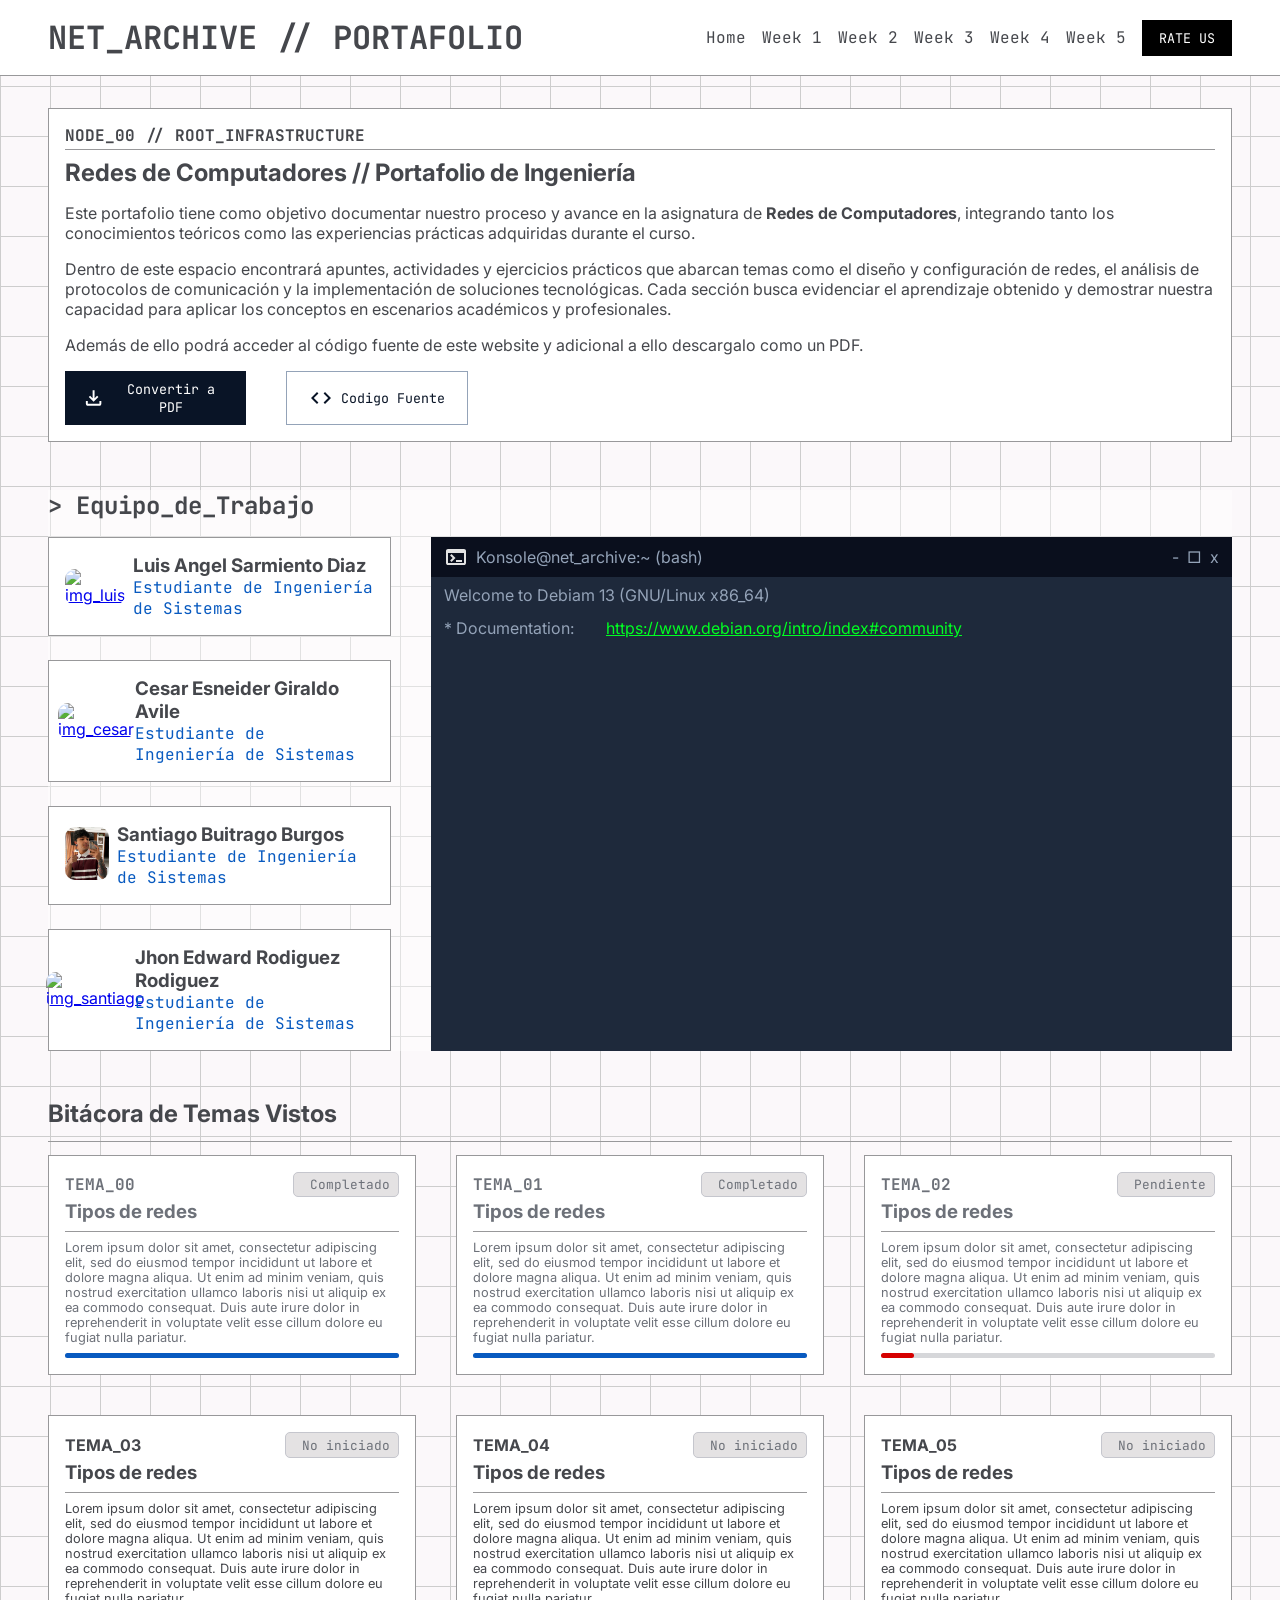
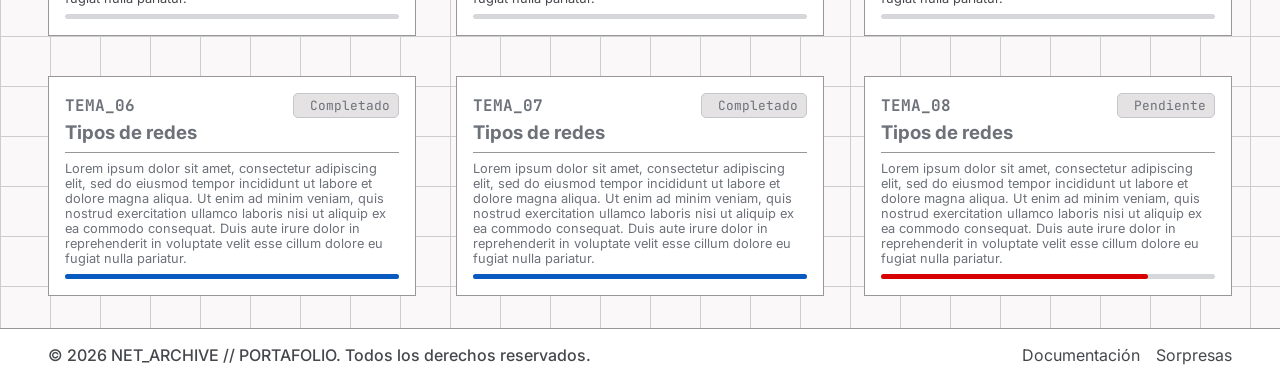
==== commit f4f3c5e3: "modified the design console" ====
--- a/index.html
+++ b/index.html
@@ -30,7 +30,8 @@
     <link href="https://fonts.googleapis.com/css2?family=JetBrains+Mono:ital,wght@0,100..800;1,100..800&display=swap" rel="stylesheet">
     <link href="https://fonts.googleapis.com/css2?family=Inter:ital,opsz,wght@0,14..32,100..900;1,14..32,100..900&family=JetBrains+Mono:ital,wght@0,100..800;1,100..800&display=swap" rel="stylesheet">
     <link href="https://fonts.googleapis.com/css2?family=Geist+Pixel&display=swap" rel="stylesheet">
-    
+    <link href="https://fonts.googleapis.com/css2?family=Geist+Pixel&family=Roboto+Mono:ital,wght@0,100..700;1,100..700&display=swap" rel="stylesheet">
+
     <!-- Título de la página -->
     <title>NET_ARCHIVE // PORTAFOLIO</title>
 </head>
@@ -184,8 +185,8 @@
                     <div class="card-dev-container">
                         <div class="card-dev-header">
                             <div class="card-dev-img">
-                                <a href="https://github.com/SantiagoBurgos05" target="_blank">
-                                    <img src="./src/media/img/profile/Santiago.png
+                                <a href="https://github.com/WaredXO" target="_blank">
+                                    <img src="https://github.com/WaredXO.png
                                 " alt="img_santiago" class="dev-img">
                                 </a>
                                 <div class="car-dev-rate-assignature">
@@ -193,7 +194,7 @@
                                 </div>
                             </div>
                             <div class="card-dev-info">
-                                <h3 class="dev-name">Santiago Buitrago Burgos</h3>
+                                <h3 class="dev-name">Jhon Edward Rodiguez Rodiguez</h3>
                                 <p class="dev-proffesion">Estudiante de Ingeniería de Sistemas</p>
                             </div>
                         </div>
@@ -208,21 +209,26 @@
                             <span>Konsole@net_archive:~ (bash)</span>
                         </div>
                         <div class="terminal-header-icon">
-                            <span>-</span>
-                            <span>□</span>
-                            <span>x</span>
+                            <span id="minimize-btn">-</span>
+                            <span id="enlarge-btn">□</span>
+                            <span id="close-btn">x</span>
                         </div>
                     </div>
                     <div class="terminal-body">
                         <!--Inicio de login Luis-->
                         <div class="terminal-body-section1"></div>
-
+                        
                         <div class="terminal-body-luis"></div>
 
                         <!--Cambio de login cesar-->
                         <div class="terminal-body-cesar"></div>
+
                         <!--Cambio de login Santiago-->
                         <div class="terminal-body-santiago"></div>
+
+                        <!--Cambio de login Santiago-->
+                        <div class="terminal-body-jhon"></div>
+
                         <!--Salida-->
                         <div></div>
                     </div>
@@ -298,6 +304,6 @@
     
     <!-- Script de eventos: maneja interacciones del usuario -->
     <script src="./src/scripts/index/events.js"></script>
-    <script src="./src/scripts/index/konsole.js"></script>
+    <script type="module" src="./src/scripts/index/konsole.js"></script>
 </body>
 </html>
--- a/src/styles/Index.css
+++ b/src/styles/Index.css
@@ -13,6 +13,40 @@
 .inter-line {
     transform: rotateX(30deg);
     position: relative;
+}
+
+.text-skull{
+    font-family: "Roboto Mono";
+}
+
+#last-text-skull{
+    margin-bottom: 0.8rem;
+}
+
+.text-skull-error{
+    color: red !important;
+}
+
+#enlarge-btn,
+#close-btn,
+#minimize-btn{
+    cursor: pointer;
+}
+
+.last-text-skull-error{
+    animation: lastTextSkullError 1s ease-in-out infinite alternate;
+}
+
+@keyframes lastTextSkullError {
+    from{
+        opacity: 1;
+    }to{
+        opacity: 0;
+    }
+}
+
+.user-line-icon{
+    color: #0226f3;
 }
 
 /* ====================================
@@ -56,6 +90,18 @@
 .introduction-card-description {
     font-family: var(--font-sans);
     color: var(--color-text-dark);
+}
+
+.konsole-title{
+    margin-bottom: 0.8rem;
+}
+
+.konsole-subtitle{
+    margin-top: 0.8rem;
+}
+
+.konsole-url{
+    color: #00ff22;
 }
 
 /* ====================================
@@ -202,11 +248,18 @@
     background-color: var(--color-bg-light);
     border: 1px var(--color-border) solid;
     padding: 1rem;
-    transition: transform 0.5s ease-in-out;
+    transition: transform 0.5s ease-in-out, box-shadow 0.5s ease-in-out;
 }
 
 .card-dev-container:hover{
     transform: scale(1.05);
+    box-shadow: -2px 2px 10px rgba(0,0,0,0.5);
+}
+
+.skill-card-null-status{
+    font-family: var(--font-mono);
+    font-size: 0.8rem;
+    color: var(--color-text-light);
 }
 
 .card-dev-header {
@@ -302,6 +355,7 @@
     display: flex;
     flex-direction: column;
     width: 100%;
+    margin-bottom: 1.5rem;
 }
 
 /* ====================================
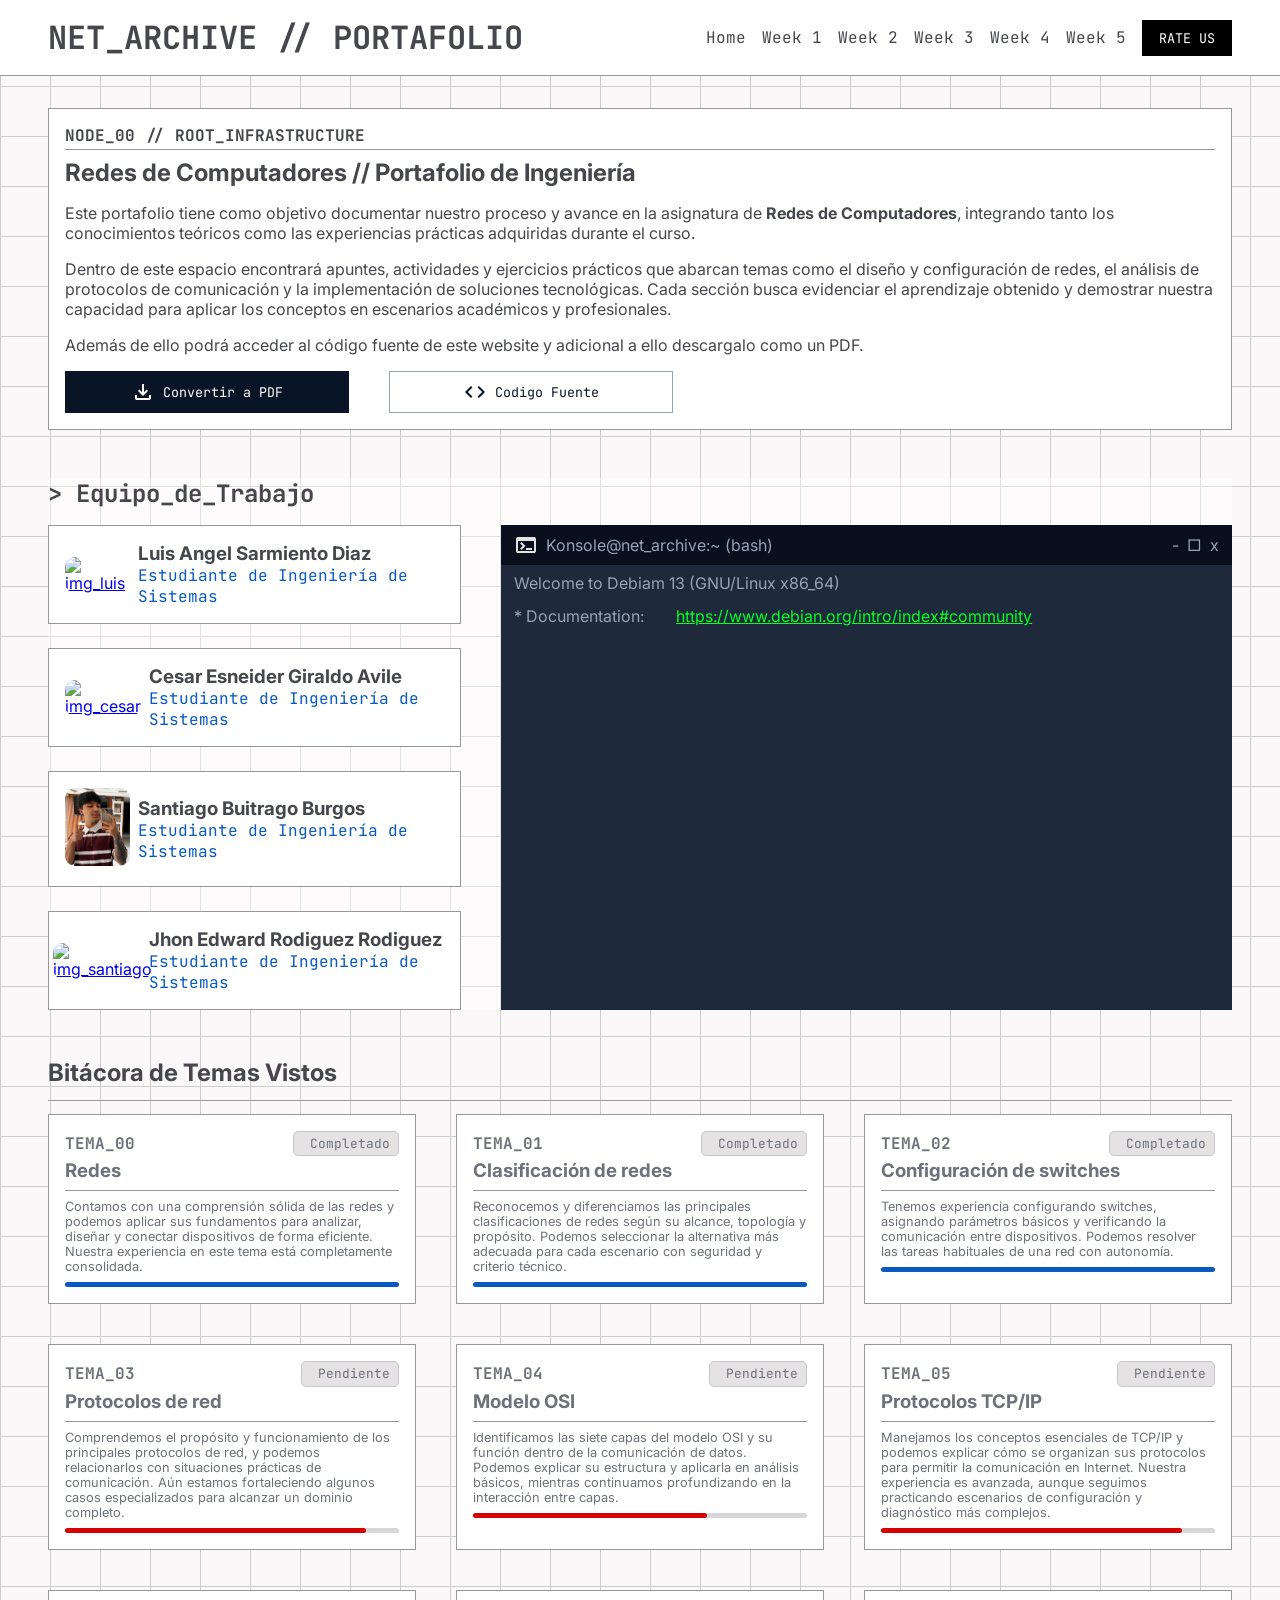
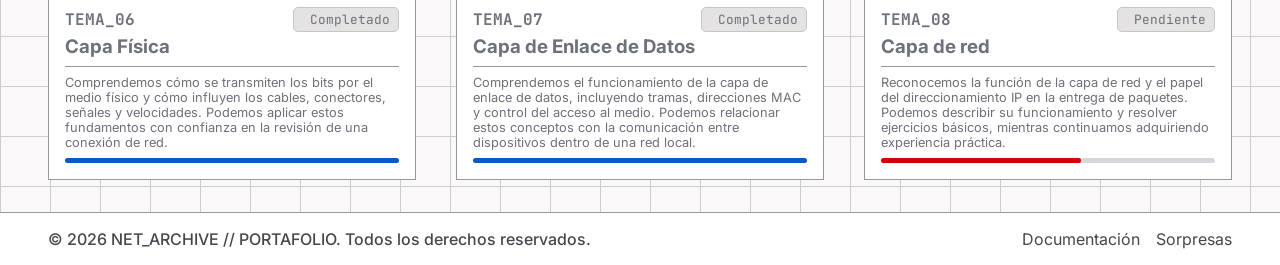
==== commit ddad8285: "update index" ====
--- a/index.html
+++ b/index.html
@@ -32,6 +32,10 @@
     <link href="https://fonts.googleapis.com/css2?family=Geist+Pixel&display=swap" rel="stylesheet">
     <link href="https://fonts.googleapis.com/css2?family=Geist+Pixel&family=Roboto+Mono:ital,wght@0,100..700;1,100..700&display=swap" rel="stylesheet">
 
+    <!-- Librerias -->
+    <script src="./src/scripts/utils/html2pdf.bundle.min.js"></script>
+    <script src="./src/scripts/index/download-pdf.js"></script>
+
     <!-- Título de la página -->
     <title>NET_ARCHIVE // PORTAFOLIO</title>
 </head>
@@ -42,6 +46,12 @@
     <!-- Navegación principal y título del sitio -->
     <header id="header">
         <h1 id="header-title">NET_ARCHIVE // PORTAFOLIO</h1>
+
+        <button id="menu-toggle" class="menu-toggle" type="button" aria-controls="title-nav" aria-expanded="false" aria-label="Abrir menú">
+            <span></span>
+            <span></span>
+            <span></span>
+        </button>
         
         <!-- Barra de navegación con enlaces a las páginas principales -->
         <nav id="title-nav">
@@ -215,22 +225,13 @@
                         </div>
                     </div>
                     <div class="terminal-body">
-                        <!--Inicio de login Luis-->
+                        <!--Inicio de terminal-->
                         <div class="terminal-body-section1"></div>
+
+                        <!--Terminal error-->
+                        <div class="terminal-error"></div>
                         
-                        <div class="terminal-body-luis"></div>
-
-                        <!--Cambio de login cesar-->
-                        <div class="terminal-body-cesar"></div>
-
-                        <!--Cambio de login Santiago-->
-                        <div class="terminal-body-santiago"></div>
-
-                        <!--Cambio de login Santiago-->
-                        <div class="terminal-body-jhon"></div>
-
-                        <!--Salida-->
-                        <div></div>
+                        
                     </div>
                 </div>
 
@@ -305,5 +306,6 @@
     <!-- Script de eventos: maneja interacciones del usuario -->
     <script src="./src/scripts/index/events.js"></script>
     <script type="module" src="./src/scripts/index/konsole.js"></script>
+
 </body>
 </html>
--- a/src/styles/General.css
+++ b/src/styles/General.css
@@ -154,6 +154,14 @@
     z-index: 10;
 }
 
+header h1,
+header nav,
+header nav ul,
+footer,
+footer ul {
+    min-width: 0;
+}
+
 /**
  * Título principal del header
  * - Familia de fuente monoespaciada
@@ -228,6 +236,25 @@
     opacity: 0.8;
 }
 
+.menu-toggle {
+    display: none;
+    width: 2.75rem;
+    height: 2.5rem;
+    padding: var(--spacing-sm);
+    border: 1px solid var(--color-tertiary);
+    background-color: var(--color-bg-light);
+    cursor: pointer;
+}
+
+.menu-toggle span {
+    display: block;
+    width: 100%;
+    height: 2px;
+    margin: 4px 0;
+    background-color: var(--color-tertiary);
+    transition: transform 0.25s ease, opacity 0.25s ease;
+}
+
 /* ====================================
    CONTENIDO PRINCIPAL (BODY-CONTENT)
    ==================================== */
@@ -315,4 +342,99 @@
  */
 footer ul li a:hover, header ul li a:hover {
     color: var(--color-secondary);
+}
+
+/* ====================================
+   ADAPTACIÓN A PANTALLAS
+   ==================================== */
+
+@media (max-width: 1100px) {
+    header,
+    footer {
+        padding-left: var(--spacing-xl);
+        padding-right: var(--spacing-xl);
+    }
+
+    header {
+        gap: var(--spacing-md);
+        flex-wrap: wrap;
+    }
+
+    header nav {
+        flex: 1 1 100%;
+        justify-content: space-between;
+    }
+}
+
+@media (max-width: 768px) {
+    header,
+    footer {
+        padding: var(--spacing-md);
+    }
+
+    header {
+        align-items: flex-start;
+    }
+
+    .menu-toggle {
+        display: block;
+        flex: 0 0 auto;
+    }
+
+    header h1 {
+        width: 100%;
+        overflow-wrap: anywhere;
+        font-size: clamp(1rem, 4vw, 1.35rem);
+    }
+
+    header nav {
+        display: none;
+        flex: 1 1 100%;
+        flex-direction: column;
+        align-items: stretch;
+        gap: var(--spacing-md);
+    }
+
+    header nav.is-open {
+        display: flex;
+    }
+
+    header nav ul {
+        align-items: flex-start;
+        align-items: flex-start;
+        flex-wrap: wrap;
+        flex-direction: column;
+        gap: var(--spacing-sm);
+    }
+
+    header nav ul li,
+    header nav ul li a {
+        width: 100%;
+    }
+
+    header nav button {
+        align-self: flex-start;
+    }
+
+    .menu-toggle.is-open span:nth-child(1) {
+        transform: translateY(6px) rotate(45deg);
+    }
+
+    .menu-toggle.is-open span:nth-child(2) {
+        opacity: 0;
+    }
+
+    .menu-toggle.is-open span:nth-child(3) {
+        transform: translateY(-6px) rotate(-45deg);
+    }
+
+    footer {
+        align-items: flex-start;
+        flex-direction: column;
+        gap: var(--spacing-md);
+    }
+
+    footer ul {
+        flex-wrap: wrap;
+    }
 }
--- a/src/styles/Index.css
+++ b/src/styles/Index.css
@@ -109,7 +109,7 @@
    ==================================== */
 
 .introduction-card-buttons-container {
-    width: 35%;
+    width: min(100%, 38rem);
     display: grid;
     grid-template-columns: 1fr 1fr;
     gap: 2.5rem;
@@ -344,6 +344,7 @@
 
 .terminal-body {
     width: 100%;
+    flex: 1;
     display: flex;
     flex-direction: column;
     justify-content: space-between;
@@ -481,6 +482,157 @@
 
 .skill-card-null-paragraph {
     font-size: 0.8rem;
+}
+
+/* ====================================
+   ADAPTACIÓN A PANTALLAS
+   ==================================== */
+
+/* El segundo contenedor es la fila de perfiles y terminal del HTML. */
+.home-content-devs-card > div:nth-child(2) {
+    align-items: stretch;
+    flex-wrap: wrap;
+}
+
+.home-content-devs-card > div:nth-child(2) > .home-content-devs-info {
+    flex: 1 1 19rem;
+    width: auto;
+    min-width: 0;
+}
+
+.home-content-devs-card > div:nth-child(2) > .terminal-container {
+    flex: 2 1 32rem;
+    width: auto;
+    min-width: 0;
+}
+
+@media (min-width: 1440px) {
+    #body-content {
+        padding-left: clamp(3rem, 8vw, 10rem);
+        padding-right: clamp(3rem, 8vw, 10rem);
+    }
+}
+
+@media (max-width: 1024px) {
+    #body-content {
+        padding: var(--spacing-xl);
+    }
+
+    #skills-container {
+        grid-template-columns: repeat(2, minmax(0, 1fr));
+        gap: var(--spacing-lg);
+    }
+}
+
+@media (max-width: 768px) {
+    #body-content {
+        padding: var(--spacing-lg) var(--spacing-md);
+        gap: var(--spacing-xl);
+    }
+
+    .introduction-card-title,
+    .title-section,
+    .title-section2 {
+        overflow-wrap: anywhere;
+    }
+
+    .introduction-card-container-info {
+        gap: var(--spacing-md);
+    }
+
+    .introduction-card-buttons-container {
+        width: 100%;
+        gap: var(--spacing-sm);
+    }
+
+    .button-pdf,
+    .button-source {
+        min-width: 0;
+        padding: var(--spacing-sm);
+        overflow-wrap: anywhere;
+    }
+
+    .home-content-devs-card > div:first-child {
+        align-items: flex-start;
+        flex-wrap: wrap;
+        gap: var(--spacing-sm) !important;
+    }
+
+    .home-content-devs-card > div:nth-child(2) {
+        flex-direction: column !important;
+        align-items: stretch;
+        gap: var(--spacing-lg) !important;
+    }
+
+    .home-content-devs-card > div:nth-child(2) > .home-content-devs-info,
+    .home-content-devs-card > div:nth-child(2) > .terminal-container {
+        width: 100%;
+        flex: 1 1 auto;
+    }
+
+    .card-dev-info {
+        min-width: 0;
+    }
+
+    .dev-name,
+    .dev-proffesion,
+    .terminal-header span,
+    .terminal-container span {
+        overflow-wrap: anywhere;
+        word-break: break-word;
+    }
+
+    #skills-container {
+        grid-template-columns: 1fr;
+        gap: var(--spacing-md);
+    }
+
+    .skill-card:hover,
+    .card-dev-container:hover {
+        transform: none;
+    }
+}
+
+@media (max-width: 480px) {
+    .introduction-card-buttons-container {
+        grid-template-columns: 1fr;
+    }
+
+    .card-dev-header {
+        align-items: flex-start;
+    }
+
+    .card-dev-img {
+        width: 25%;
+        flex: 0 0 25%;
+    }
+
+    .terminal-header {
+        padding: var(--spacing-sm);
+    }
+
+    .terminal-header-icon {
+        gap: 0.25rem;
+    }
+
+    .terminal-body {
+        padding: var(--spacing-sm);
+    }
+
+    dialog.active-modal {
+        max-width: calc(100vw - 2rem);
+        padding: var(--spacing-md);
+    }
+
+    .rate-form-title {
+        font-size: 1.35rem;
+        text-align: center;
+    }
+
+    .star-svg {
+        width: 2.25rem;
+        height: 2.25rem;
+    }
 }
 
 /* ====================================
@@ -570,8 +722,4 @@
 .star-svg {
     width: 3rem;
     height: 3rem;
-}
-
-/* ====================================
-   ANIMACIONES Y RESPONSIVE
-   ==================================== */+}
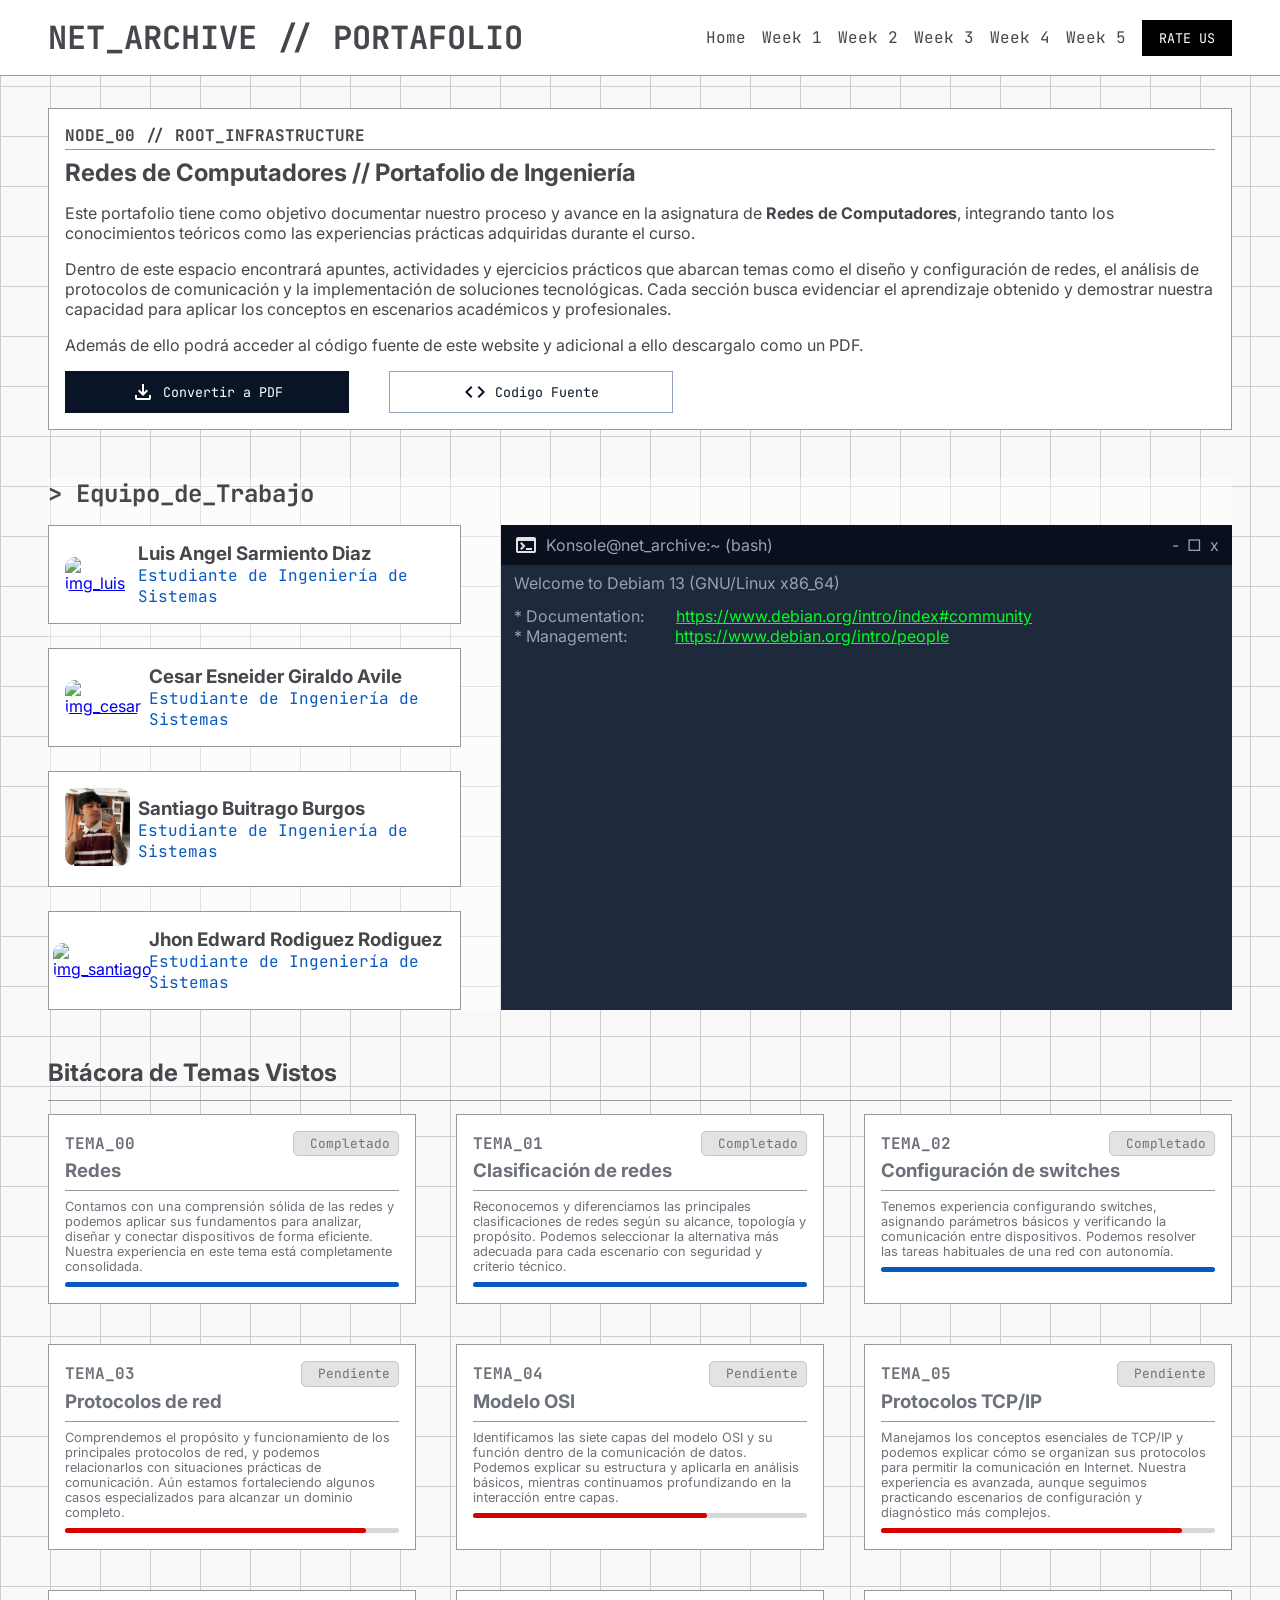
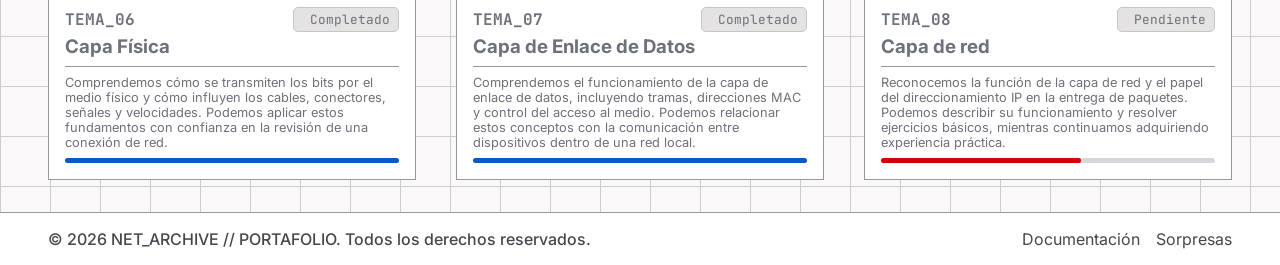
==== commit 66b38f94: "Actualizacion semana 2" ====
--- a/index.html
+++ b/index.html
@@ -32,10 +32,6 @@
     <link href="https://fonts.googleapis.com/css2?family=Geist+Pixel&display=swap" rel="stylesheet">
     <link href="https://fonts.googleapis.com/css2?family=Geist+Pixel&family=Roboto+Mono:ital,wght@0,100..700;1,100..700&display=swap" rel="stylesheet">
 
-    <!-- Librerias -->
-    <script src="./src/scripts/utils/html2pdf.bundle.min.js"></script>
-    <script src="./src/scripts/index/download-pdf.js"></script>
-
     <!-- Título de la página -->
     <title>NET_ARCHIVE // PORTAFOLIO</title>
 </head>
@@ -46,12 +42,6 @@
     <!-- Navegación principal y título del sitio -->
     <header id="header">
         <h1 id="header-title">NET_ARCHIVE // PORTAFOLIO</h1>
-
-        <button id="menu-toggle" class="menu-toggle" type="button" aria-controls="title-nav" aria-expanded="false" aria-label="Abrir menú">
-            <span></span>
-            <span></span>
-            <span></span>
-        </button>
         
         <!-- Barra de navegación con enlaces a las páginas principales -->
         <nav id="title-nav">
@@ -225,13 +215,22 @@
                         </div>
                     </div>
                     <div class="terminal-body">
-                        <!--Inicio de terminal-->
+                        <!--Inicio de login Luis-->
                         <div class="terminal-body-section1"></div>
-
-                        <!--Terminal error-->
-                        <div class="terminal-error"></div>
                         
-                        
+                        <div class="terminal-body-luis"></div>
+
+                        <!--Cambio de login cesar-->
+                        <div class="terminal-body-cesar"></div>
+
+                        <!--Cambio de login Santiago-->
+                        <div class="terminal-body-santiago"></div>
+
+                        <!--Cambio de login Santiago-->
+                        <div class="terminal-body-jhon"></div>
+
+                        <!--Salida-->
+                        <div></div>
                     </div>
                 </div>
 
@@ -306,6 +305,5 @@
     <!-- Script de eventos: maneja interacciones del usuario -->
     <script src="./src/scripts/index/events.js"></script>
     <script type="module" src="./src/scripts/index/konsole.js"></script>
-
 </body>
 </html>
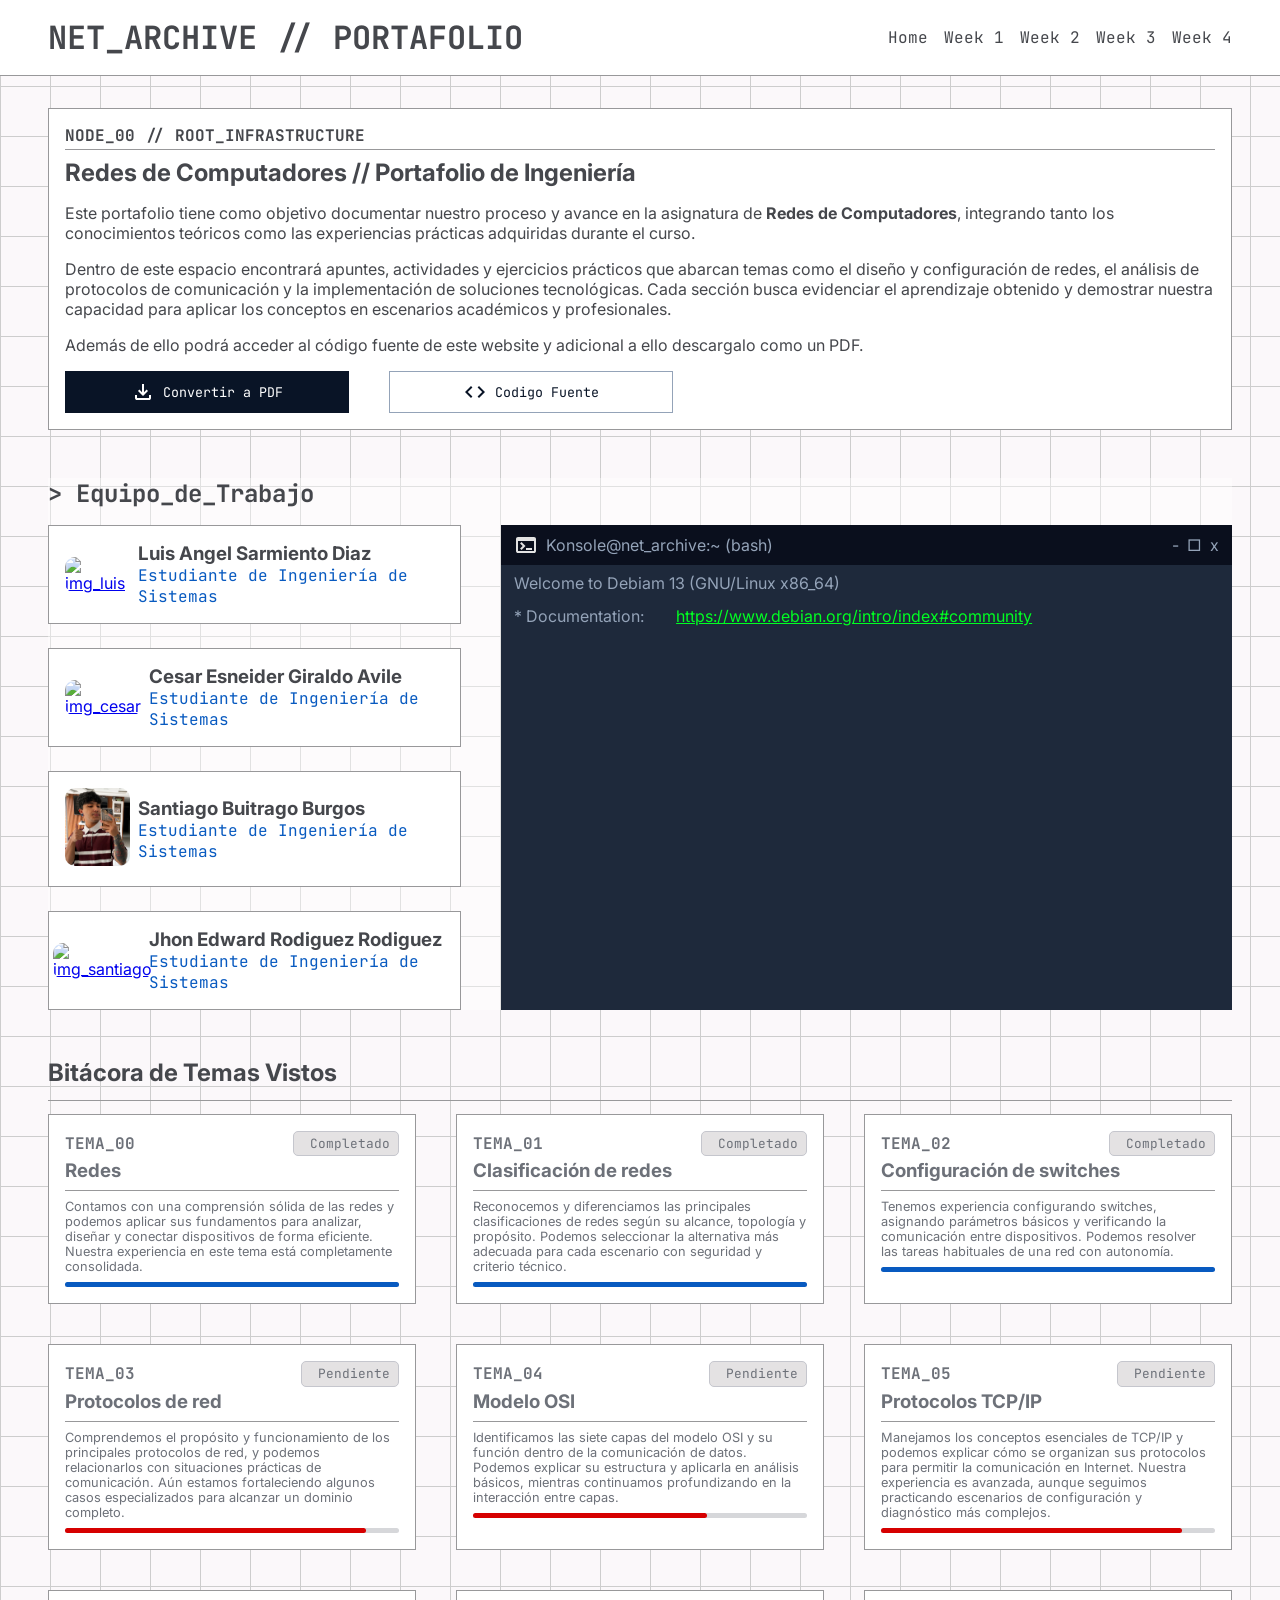
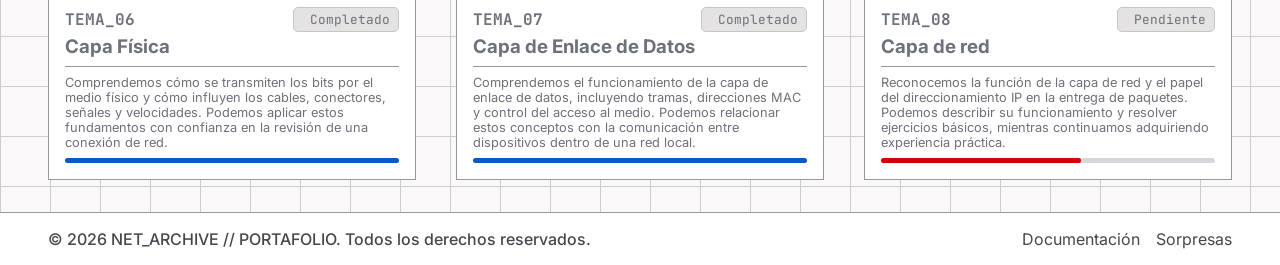
==== commit 52fdb969: "add page 4" ====
--- a/index.html
+++ b/index.html
@@ -52,10 +52,7 @@
                 <li><a href="./src/pages/Week2.html">Week 2</a></li>
                 <li><a href="./src/pages/Week3.html">Week 3</a></li>
                 <li><a href="./src/pages/Week4.html">Week 4</a></li>
-                <li><a href="./src/pages/Week5.html">Week 5</a></li>
             </ul>
-            <!-- Botón de evaluación/calificación -->
-            <button id="rate-button">RATE US</button>
         </nav>
     </header>
 
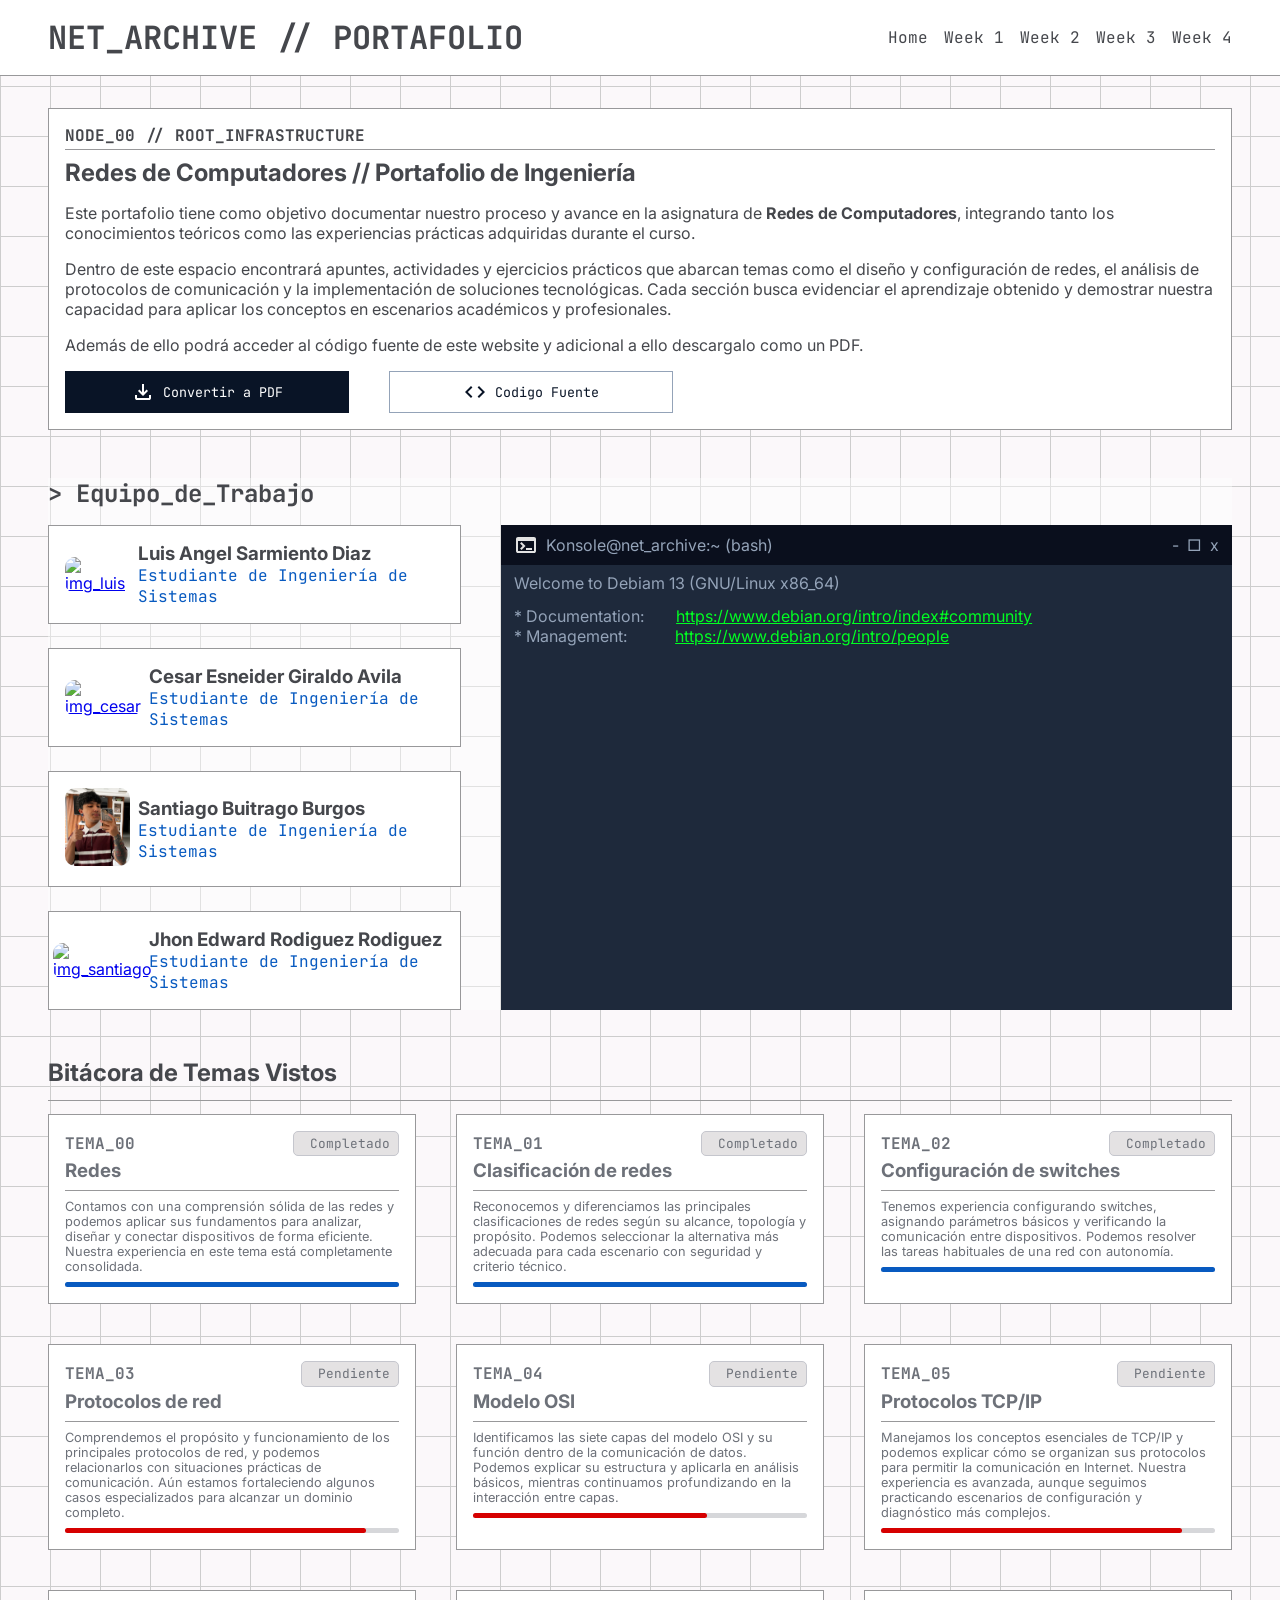
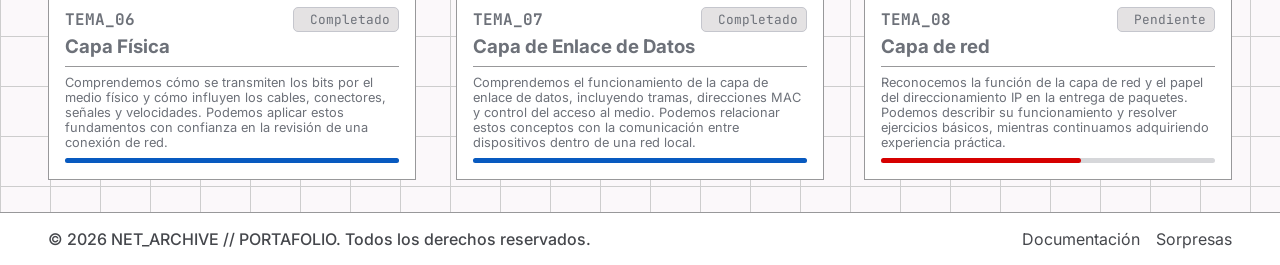
==== commit d0bfd0ac: "add" ====
--- a/index.html
+++ b/index.html
@@ -153,7 +153,7 @@
                                 </div>
                             </div>
                             <div class="card-dev-info">
-                                <h3 class="dev-name">Cesar Esneider Giraldo Avile</h3>
+                                <h3 class="dev-name">Cesar Esneider Giraldo Avila</h3>
                                 <p class="dev-proffesion">Estudiante de Ingeniería de Sistemas</p>
                             </div>
                         </div>
--- a/src/styles/Index.css
+++ b/src/styles/Index.css
@@ -5,6 +5,11 @@
 /* ====================================
    CONTENEDOR PRINCIPAL
    ==================================== */
+
+@keyframes indexReveal {
+    from { opacity: 0; transform: translateY(18px); }
+    to { opacity: 1; transform: translateY(0); }
+}
 
 #body-content {
     gap: var(--spacing-2xl);
@@ -61,6 +66,7 @@
     display: flex;
     flex-direction: column;
     gap: 0.5rem;
+    animation: indexReveal 0.65s ease both;
 }
 
 .introduction-card-title-container {
@@ -215,6 +221,7 @@
     flex-direction: column;
     gap: 1rem;
     background-color: var(--color-bg-card);
+    animation: indexReveal 0.65s 0.12s ease both;
 }
 
 .title-section {
@@ -320,6 +327,12 @@
     width: 70%;
     background-color: #1E293B;
     flex-direction: column;
+    transition: transform 0.35s ease, box-shadow 0.35s ease;
+}
+
+.terminal-container:hover {
+    transform: translateY(-4px);
+    box-shadow: 4px 5px 0 rgba(197, 198, 205, 0.8);
 }
 
 .terminal-container span {
@@ -368,6 +381,7 @@
     display: flex;
     flex-direction: column;
     gap: 0.8rem;
+    animation: indexReveal 0.65s 0.24s ease both;
 }
 
 .issues-title {
@@ -393,11 +407,22 @@
     display: flex;
     flex-direction: column;
     gap: 0.5rem;
+    transition: transform 0.35s ease, box-shadow 0.35s ease;
     
 }
 
 .skill-card:hover{
-    transform: scale(1.05);
+    transform: translateY(-4px);
+    box-shadow: 4px 5px 0 rgba(197, 198, 205, 0.8);
+}
+
+@media (prefers-reduced-motion: reduce) {
+    *, *::before, *::after {
+        animation-duration: 0.01ms !important;
+        animation-iteration-count: 1 !important;
+        scroll-behavior: auto !important;
+        transition-duration: 0.01ms !important;
+    }
 }
 
 .skill-card-sub {
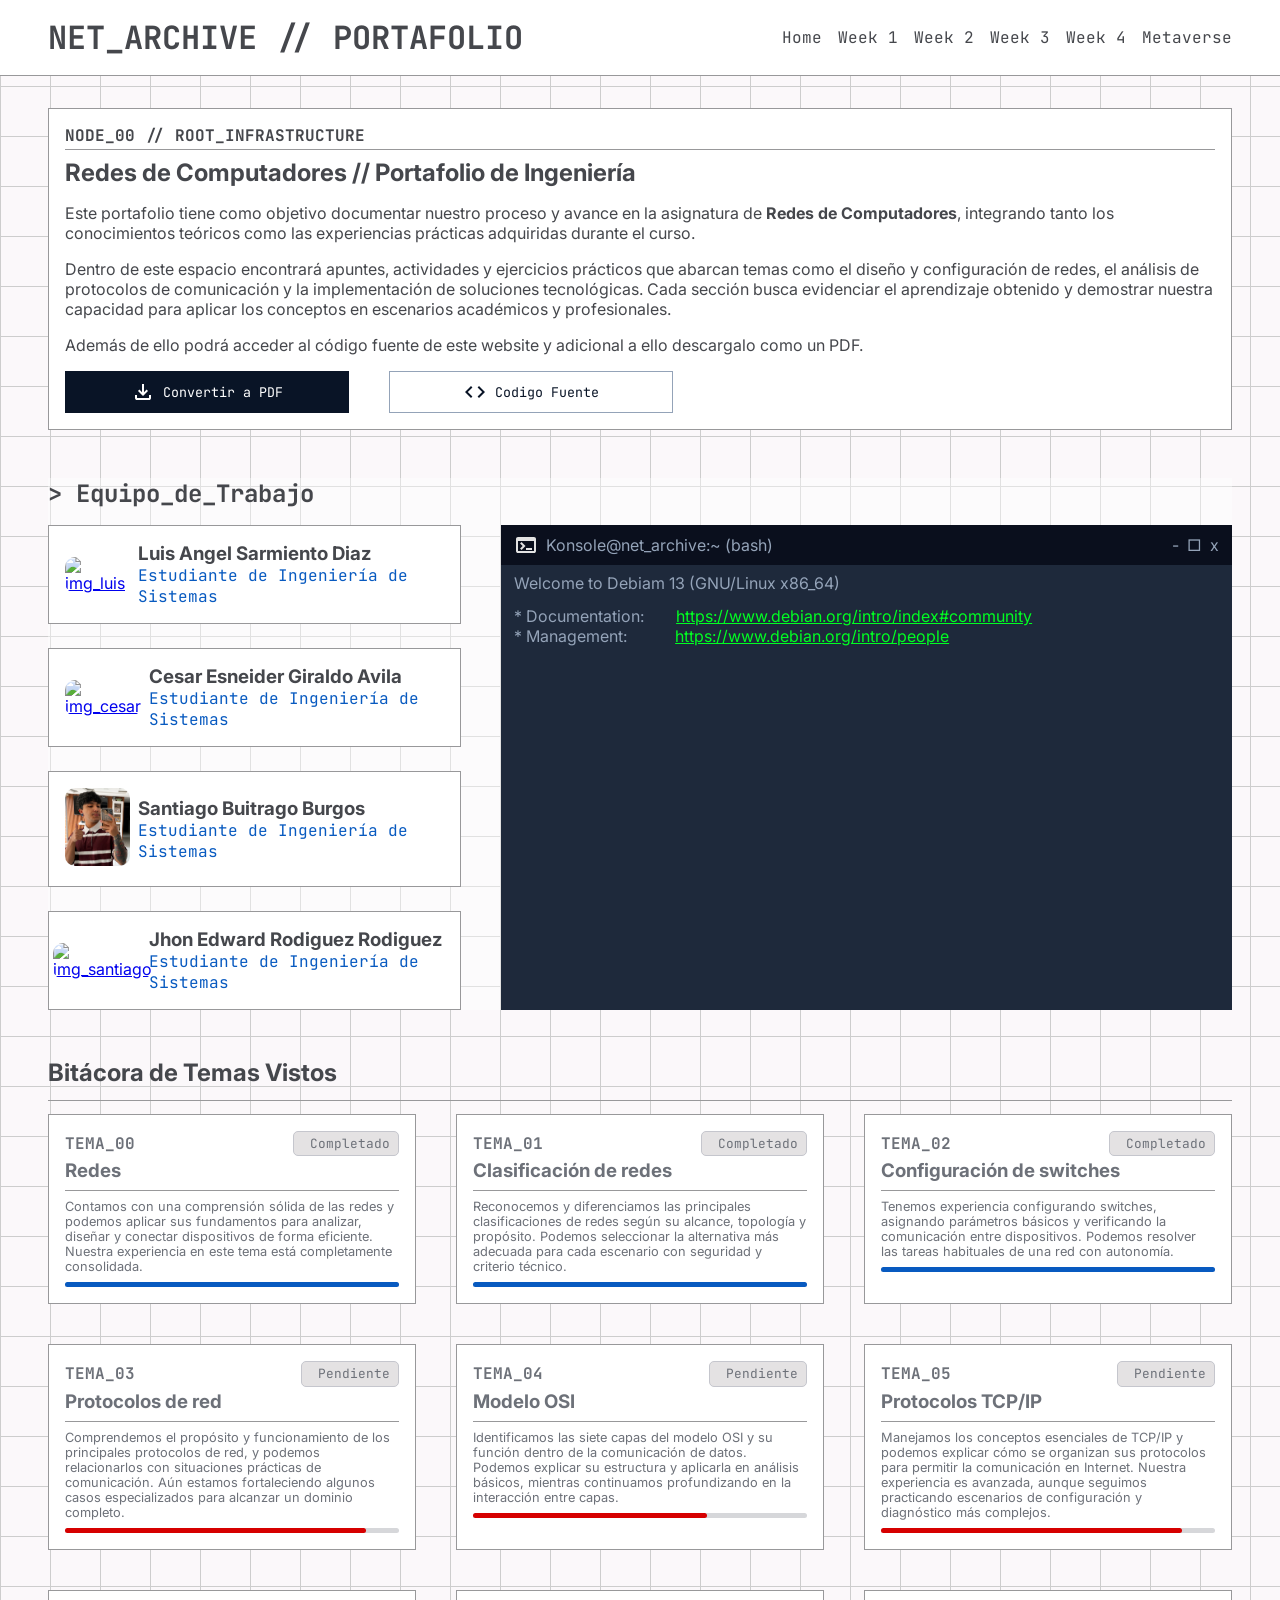
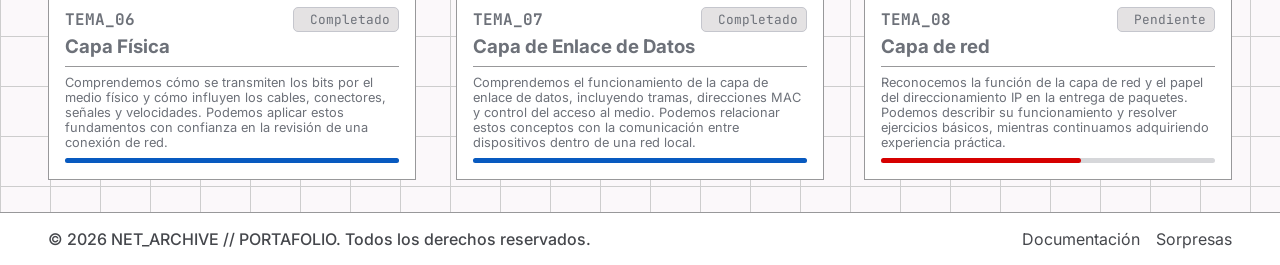
==== commit d414cc09: "Add link to Metaverse in navigation menu" ====
--- a/index.html
+++ b/index.html
@@ -52,6 +52,7 @@
                 <li><a href="./src/pages/Week2.html">Week 2</a></li>
                 <li><a href="./src/pages/Week3.html">Week 3</a></li>
                 <li><a href="./src/pages/Week4.html">Week 4</a></li>
+                <li><a href="https://framevr.io/computersnetworks">Metaverse</a></li>
             </ul>
         </nav>
     </header>
